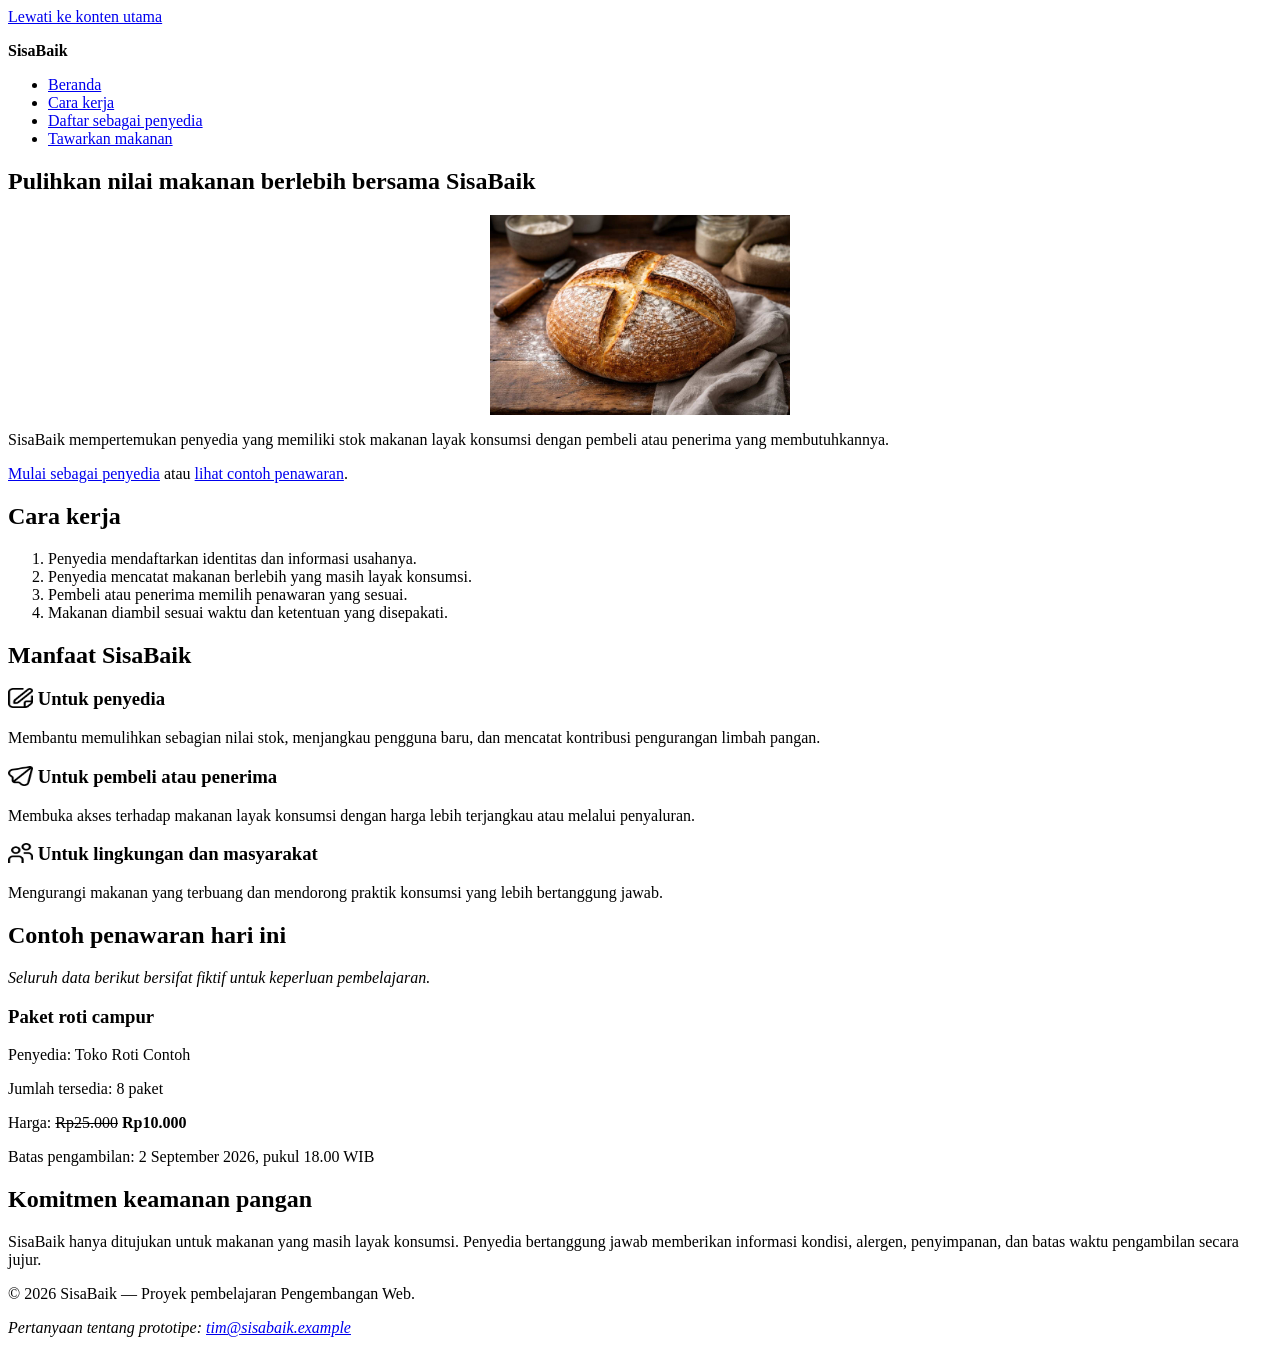
==== index.html @ 2e216c25 "add update index.html" ====
<!doctype html>
<html lang="id">
  <head>
    <meta charset="utf-8">
    <meta name="viewport" content="width=device-width, initial-scale=1">
    <meta
      name="description"
      content="SisaBaik membantu penyedia menawarkan makanan berlebih agar tetap bernilai, terjangkau, dan tidak terbuang."
    >
    <title>Beranda | SisaBaik</title>
  </head>
  <body>
    <a href="#konten-utama">Lewati ke konten utama</a>
    <header>
      <p><strong>SisaBaik</strong></p>
      <nav aria-label="Navigasi utama">
        <ul>
          <li><a href="index.html" aria-current="page">Beranda</a></li>
          <li><a href="#cara-kerja">Cara kerja</a></li>
          <li><a href="daftar-penyedia.html">Daftar sebagai penyedia</a></li>
          <li><a href="tawarkan-makanan.html">Tawarkan makanan</a></li>
        </ul>
      </nav>
    </header>

    <main id="konten-utama" tabindex="-1">
      <section aria-labelledby="judul-utama">
        <h1 id="judul-utama">Pulihkan nilai makanan berlebih bersama SisaBaik</h1>

        
         <img
           src="images/gambar-makanan-sisa.jpeg"
           alt="Ilustrasi makanan berlebih yang ditawarkan melalui SisaBaik."
           width="300"
           height="200"
           style="display: block; margin:0  auto; ">
        

        <p>
          SisaBaik mempertemukan penyedia yang memiliki stok makanan layak
          konsumsi dengan pembeli atau penerima yang membutuhkannya.
        </p>
        <p>
          <a href="daftar-penyedia.html">Mulai sebagai penyedia</a>
          atau
          <a href="#penawaran-contoh">lihat contoh penawaran</a>.
        </p>
      </section>

      

      <section id="cara-kerja" aria-labelledby="judul-cara-kerja">
        <h2 id="judul-cara-kerja">Cara kerja</h2>
        <ol>
          <li>Penyedia mendaftarkan identitas dan informasi usahanya.</li>
          <li>Penyedia mencatat makanan berlebih yang masih layak konsumsi.</li>
          <li>Pembeli atau penerima memilih penawaran yang sesuai.</li>
          <li>Makanan diambil sesuai waktu dan ketentuan yang disepakati.</li>
        </ol>
      </section>

      <section aria-labelledby="judul-manfaat">
        <h2 id="judul-manfaat">Manfaat SisaBaik</h2>
        <article>
          <h3>
            <img src="images/icon-penyediaan.png" alt="Penyedia" width="25" height="20" style="vertical-align: top;"> Untuk penyedia
          </h3>
          <p>
            Membantu memulihkan sebagian nilai stok, menjangkau pengguna baru,
            dan mencatat kontribusi pengurangan limbah pangan.
          </p>
        </article>

        <article>
          <h3>
            <img src="images/icon-penerimaan.png" alt="Pembeli" width="25" height="20" style="vertical-align: top;"> Untuk pembeli atau penerima
          </h3>
          <p>
            Membuka akses terhadap makanan layak konsumsi dengan harga lebih
            terjangkau atau melalui penyaluran.
          </p>
        </article>

        <article>
          <h3>
            <img src="images/icon-lingkunganmasyarakat.png" alt="Lingkungan" width="25" height="20" style="vertical-align: top;"> Untuk lingkungan dan masyarakat
          </h3>
          <p>
            Mengurangi makanan yang terbuang dan mendorong praktik konsumsi
            yang lebih bertanggung jawab.
          </p>
        </article>
      </section>

      <section id="penawaran-contoh" aria-labelledby="judul-penawaran">
        <h2 id="judul-penawaran">Contoh penawaran hari ini</h2>
        <p><em>Seluruh data berikut bersifat fiktif untuk keperluan pembelajaran.</em></p>
        <article>
          <h3>Paket roti campur</h3>
          <p>Penyedia: Toko Roti Contoh</p>
          <p>Jumlah tersedia: <data value="8">8 paket</data></p>
          <p>Harga: <del>Rp25.000</del> <strong>Rp10.000</strong></p>
          <p>
            Batas pengambilan:
            <time datetime="2026-09-02T18:00:00+07:00">
              2 September 2026, pukul 18.00 WIB
            </time>
          </p>
        </article>
      </section>

      <section aria-labelledby="judul-keamanan">
        <h2 id="judul-keamanan">Komitmen keamanan pangan</h2>
        <p>
          SisaBaik hanya ditujukan untuk makanan yang masih layak konsumsi.
          Penyedia bertanggung jawab memberikan informasi kondisi, alergen,
          penyimpanan, dan batas waktu pengambilan secara jujur.
        </p>
      </section>
    </main>

    <footer>
      <p>&copy; 2026 SisaBaik — Proyek pembelajaran Pengembangan Web.</p>
      <address>
        Pertanyaan tentang prototipe:
        <a href="mailto:tim@sisabaik.example">tim@sisabaik.example</a>
      </address>
    </footer>
  </body>
</html>
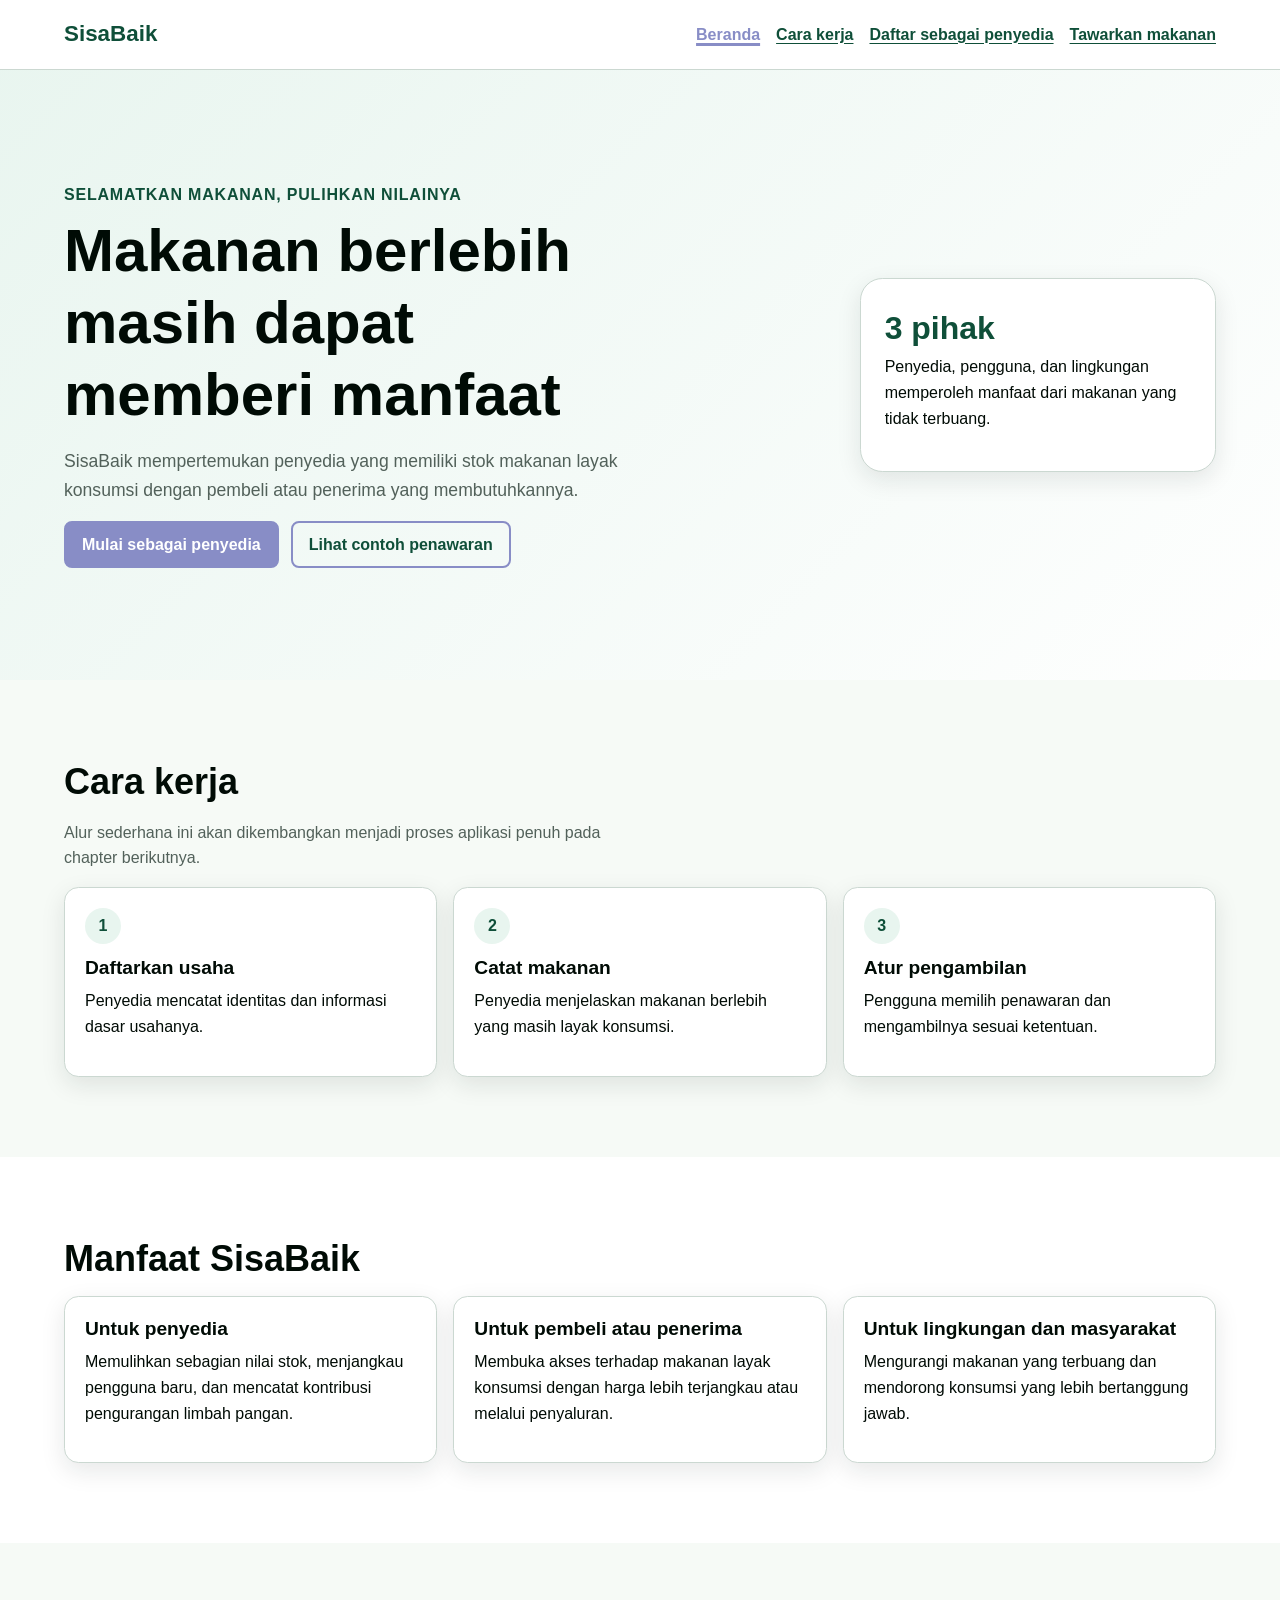
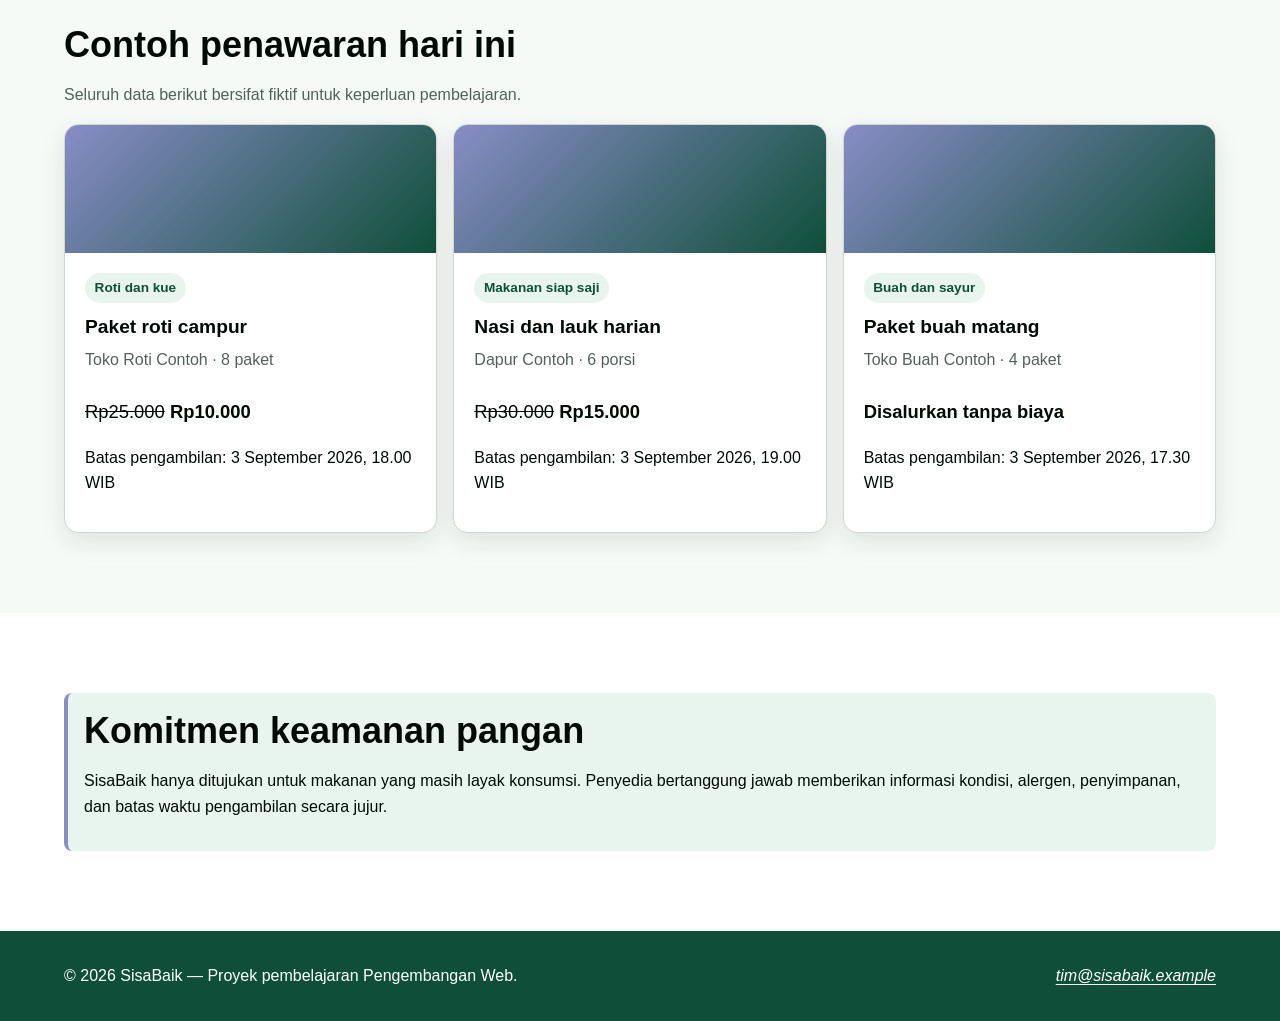
==== commit f615b469: "add update daftar-penyedia.html index.html README.md styles.css tawarkan-makanan.html" ====
--- a/index.html
+++ b/index.html
@@ -8,123 +8,268 @@
       content="SisaBaik membantu penyedia menawarkan makanan berlebih agar tetap bernilai, terjangkau, dan tidak terbuang."
     >
     <title>Beranda | SisaBaik</title>
+    <link rel="stylesheet" href="styles.css">
   </head>
+
   <body>
-    <a href="#konten-utama">Lewati ke konten utama</a>
-    <header>
-      <p><strong>SisaBaik</strong></p>
-      <nav aria-label="Navigasi utama">
-        <ul>
-          <li><a href="index.html" aria-current="page">Beranda</a></li>
-          <li><a href="#cara-kerja">Cara kerja</a></li>
-          <li><a href="daftar-penyedia.html">Daftar sebagai penyedia</a></li>
-          <li><a href="tawarkan-makanan.html">Tawarkan makanan</a></li>
-        </ul>
-      </nav>
+    <a class="skip-link" href="#konten-utama">Lewati ke konten utama</a>
+
+    <header class="site-header">
+      <div class="container header-layout">
+        <p class="brand">SisaBaik</p>
+
+        <nav aria-label="Navigasi utama">
+          <ul class="nav-list">
+            <li>
+              <a href="index.html" aria-current="page">Beranda</a>
+            </li>
+            <li>
+              <a href="#cara-kerja">Cara kerja</a>
+            </li>
+            <li>
+              <a href="daftar-penyedia.html">Daftar sebagai penyedia</a>
+            </li>
+            <li>
+              <a href="tawarkan-makanan.html">Tawarkan makanan</a>
+            </li>
+          </ul>
+        </nav>
+      </div>
     </header>
 
     <main id="konten-utama" tabindex="-1">
-      <section aria-labelledby="judul-utama">
-        <h1 id="judul-utama">Pulihkan nilai makanan berlebih bersama SisaBaik</h1>
-
-        
-         <img
-           src="images/gambar-makanan-sisa.jpeg"
-           alt="Ilustrasi makanan berlebih yang ditawarkan melalui SisaBaik."
-           width="300"
-           height="200"
-           style="display: block; margin:0  auto; ">
-        
-
+      <section class="hero" aria-labelledby="judul-utama">
+        <div class="container hero-layout">
+          <div>
+            <p class="eyebrow">Selamatkan makanan, pulihkan nilainya</p>
+
+            <h1 id="judul-utama">
+              Makanan berlebih masih dapat memberi manfaat
+            </h1>
+
+            <p class="lead">
+              SisaBaik mempertemukan penyedia yang memiliki stok makanan layak
+              konsumsi dengan pembeli atau penerima yang membutuhkannya.
+            </p>
+
+            <div class="button-group">
+              <a class="button" href="daftar-penyedia.html">
+                Mulai sebagai penyedia
+              </a>
+
+              <a class="button button-secondary" href="#penawaran-contoh">
+                Lihat contoh penawaran
+              </a>
+            </div>
+          </div>
+
+          <aside class="hero-panel" aria-label="Ringkasan manfaat SisaBaik">
+            <strong>3 pihak</strong>
+            <p>
+              Penyedia, pengguna, dan lingkungan memperoleh manfaat dari
+              makanan yang tidak terbuang.
+            </p>
+          </aside>
+        </div>
+      </section>
+
+      <section
+        class="section"
+        id="cara-kerja"
+        aria-labelledby="judul-cara-kerja"
+      >
+        <div class="container">
+          <h2 id="judul-cara-kerja">Cara kerja</h2>
+
+          <p class="section-intro">
+            Alur sederhana ini akan dikembangkan menjadi proses aplikasi penuh
+            pada chapter berikutnya.
+          </p>
+
+          <div class="steps-grid">
+            <article class="card">
+              <span class="step-number" aria-hidden="true">1</span>
+              <h3>Daftarkan usaha</h3>
+              <p>
+                Penyedia mencatat identitas dan informasi dasar usahanya.
+              </p>
+            </article>
+
+            <article class="card">
+              <span class="step-number" aria-hidden="true">2</span>
+              <h3>Catat makanan</h3>
+              <p>
+                Penyedia menjelaskan makanan berlebih yang masih layak
+                konsumsi.
+              </p>
+            </article>
+
+            <article class="card">
+              <span class="step-number" aria-hidden="true">3</span>
+              <h3>Atur pengambilan</h3>
+              <p>
+                Pengguna memilih penawaran dan mengambilnya sesuai ketentuan.
+              </p>
+            </article>
+          </div>
+        </div>
+      </section>
+
+      <section class="section section-alt" aria-labelledby="judul-manfaat">
+        <div class="container">
+          <h2 id="judul-manfaat">Manfaat SisaBaik</h2>
+
+          <div class="benefit-grid">
+            <article class="card">
+              <h3>Untuk penyedia</h3>
+              <p>
+                Memulihkan sebagian nilai stok, menjangkau pengguna baru, dan
+                mencatat kontribusi pengurangan limbah pangan.
+              </p>
+            </article>
+
+            <article class="card">
+              <h3>Untuk pembeli atau penerima</h3>
+              <p>
+                Membuka akses terhadap makanan layak konsumsi dengan harga
+                lebih terjangkau atau melalui penyaluran.
+              </p>
+            </article>
+
+            <article class="card">
+              <h3>Untuk lingkungan dan masyarakat</h3>
+              <p>
+                Mengurangi makanan yang terbuang dan mendorong konsumsi yang
+                lebih bertanggung jawab.
+              </p>
+            </article>
+          </div>
+        </div>
+      </section>
+
+      <section
+        class="section"
+        id="penawaran-contoh"
+        aria-labelledby="judul-penawaran"
+      >
+        <div class="container">
+          <h2 id="judul-penawaran">Contoh penawaran hari ini</h2>
+
+          <p class="section-intro">
+            Seluruh data berikut bersifat fiktif untuk keperluan pembelajaran.
+          </p>
+
+          <div class="offer-grid">
+            <article class="offer-card">
+              <div class="offer-card__visual" aria-hidden="true"></div>
+
+              <div class="offer-card__content">
+                <span class="badge">Roti dan kue</span>
+
+                <h3>Paket roti campur</h3>
+
+                <p class="offer-card__meta">
+                  Toko Roti Contoh ·
+                  <data value="8">8 paket</data>
+                </p>
+
+                <p class="offer-card__price">
+                  <del>Rp25.000</del>
+                  <strong>Rp10.000</strong>
+                </p>
+
+                <p>
+                  Batas pengambilan:
+                  <time datetime="2026-09-03T18:00:00+07:00">
+                    3 September 2026, 18.00 WIB
+                  </time>
+                </p>
+              </div>
+            </article>
+
+            <article class="offer-card">
+              <div class="offer-card__visual" aria-hidden="true"></div>
+
+              <div class="offer-card__content">
+                <span class="badge">Makanan siap saji</span>
+
+                <h3>Nasi dan lauk harian</h3>
+
+                <p class="offer-card__meta">
+                  Dapur Contoh ·
+                  <data value="6">6 porsi</data>
+                </p>
+
+                <p class="offer-card__price">
+                  <del>Rp30.000</del>
+                  <strong>Rp15.000</strong>
+                </p>
+
+                <p>
+                  Batas pengambilan:
+                  <time datetime="2026-09-03T19:00:00+07:00">
+                    3 September 2026, 19.00 WIB
+                  </time>
+                </p>
+              </div>
+            </article>
+
+            <article class="offer-card">
+              <div class="offer-card__visual" aria-hidden="true"></div>
+
+              <div class="offer-card__content">
+                <span class="badge">Buah dan sayur</span>
+
+                <h3>Paket buah matang</h3>
+
+                <p class="offer-card__meta">
+                  Toko Buah Contoh ·
+                  <data value="4">4 paket</data>
+                </p>
+
+                <p class="offer-card__price">
+                  <strong>Disalurkan tanpa biaya</strong>
+                </p>
+
+                <p>
+                  Batas pengambilan:
+                  <time datetime="2026-09-03T17:30:00+07:00">
+                    3 September 2026, 17.30 WIB
+                  </time>
+                </p>
+              </div>
+            </article>
+          </div>
+        </div>
+      </section>
+
+      <section class="section section-alt" aria-labelledby="judul-keamanan">
+        <div class="container">
+          <div class="notice">
+            <h2 id="judul-keamanan">Komitmen keamanan pangan</h2>
+
+            <p>
+              SisaBaik hanya ditujukan untuk makanan yang masih layak konsumsi.
+              Penyedia bertanggung jawab memberikan informasi kondisi, alergen,
+              penyimpanan, dan batas waktu pengambilan secara jujur.
+            </p>
+          </div>
+        </div>
+      </section>
+    </main>
+
+    <footer class="site-footer">
+      <div class="container footer-layout">
         <p>
-          SisaBaik mempertemukan penyedia yang memiliki stok makanan layak
-          konsumsi dengan pembeli atau penerima yang membutuhkannya.
+          &copy; 2026 SisaBaik — Proyek pembelajaran Pengembangan Web.
         </p>
-        <p>
-          <a href="daftar-penyedia.html">Mulai sebagai penyedia</a>
-          atau
-          <a href="#penawaran-contoh">lihat contoh penawaran</a>.
-        </p>
-      </section>
-
-      
-
-      <section id="cara-kerja" aria-labelledby="judul-cara-kerja">
-        <h2 id="judul-cara-kerja">Cara kerja</h2>
-        <ol>
-          <li>Penyedia mendaftarkan identitas dan informasi usahanya.</li>
-          <li>Penyedia mencatat makanan berlebih yang masih layak konsumsi.</li>
-          <li>Pembeli atau penerima memilih penawaran yang sesuai.</li>
-          <li>Makanan diambil sesuai waktu dan ketentuan yang disepakati.</li>
-        </ol>
-      </section>
-
-      <section aria-labelledby="judul-manfaat">
-        <h2 id="judul-manfaat">Manfaat SisaBaik</h2>
-        <article>
-          <h3>
-            <img src="images/icon-penyediaan.png" alt="Penyedia" width="25" height="20" style="vertical-align: top;"> Untuk penyedia
-          </h3>
-          <p>
-            Membantu memulihkan sebagian nilai stok, menjangkau pengguna baru,
-            dan mencatat kontribusi pengurangan limbah pangan.
-          </p>
-        </article>
-
-        <article>
-          <h3>
-            <img src="images/icon-penerimaan.png" alt="Pembeli" width="25" height="20" style="vertical-align: top;"> Untuk pembeli atau penerima
-          </h3>
-          <p>
-            Membuka akses terhadap makanan layak konsumsi dengan harga lebih
-            terjangkau atau melalui penyaluran.
-          </p>
-        </article>
-
-        <article>
-          <h3>
-            <img src="images/icon-lingkunganmasyarakat.png" alt="Lingkungan" width="25" height="20" style="vertical-align: top;"> Untuk lingkungan dan masyarakat
-          </h3>
-          <p>
-            Mengurangi makanan yang terbuang dan mendorong praktik konsumsi
-            yang lebih bertanggung jawab.
-          </p>
-        </article>
-      </section>
-
-      <section id="penawaran-contoh" aria-labelledby="judul-penawaran">
-        <h2 id="judul-penawaran">Contoh penawaran hari ini</h2>
-        <p><em>Seluruh data berikut bersifat fiktif untuk keperluan pembelajaran.</em></p>
-        <article>
-          <h3>Paket roti campur</h3>
-          <p>Penyedia: Toko Roti Contoh</p>
-          <p>Jumlah tersedia: <data value="8">8 paket</data></p>
-          <p>Harga: <del>Rp25.000</del> <strong>Rp10.000</strong></p>
-          <p>
-            Batas pengambilan:
-            <time datetime="2026-09-02T18:00:00+07:00">
-              2 September 2026, pukul 18.00 WIB
-            </time>
-          </p>
-        </article>
-      </section>
-
-      <section aria-labelledby="judul-keamanan">
-        <h2 id="judul-keamanan">Komitmen keamanan pangan</h2>
-        <p>
-          SisaBaik hanya ditujukan untuk makanan yang masih layak konsumsi.
-          Penyedia bertanggung jawab memberikan informasi kondisi, alergen,
-          penyimpanan, dan batas waktu pengambilan secara jujur.
-        </p>
-      </section>
-    </main>
-
-    <footer>
-      <p>&copy; 2026 SisaBaik — Proyek pembelajaran Pengembangan Web.</p>
-      <address>
-        Pertanyaan tentang prototipe:
-        <a href="mailto:tim@sisabaik.example">tim@sisabaik.example</a>
-      </address>
+
+        <address>
+          <a href="mailto:tim@sisabaik.example">
+            tim@sisabaik.example
+          </a>
+        </address>
+      </div>
     </footer>
   </body>
 </html>
--- a/styles.css
+++ b/styles.css
@@ -0,0 +1,378 @@
+:root {
+  --color-primary: #888dc6;
+  --color-primary-dark: #0f4f39;
+  --color-primary-soft: #e8f5ef;
+  --color-accent: #f24b4b;
+  --color-text: #000b05;
+  --color-muted: #52615a;
+  --color-surface: #ffffff;
+  --color-background: #f6faf6;
+  --color-border: #cbd8d1;
+  --color-danger: #a52a2a;
+  --shadow-card: 0 0.5rem 1.5rem rgb(23 33 27 / 10%);
+  --radius-small: 0.5rem;
+  --radius-medium: 0.9rem;
+  --radius-large: 1.4rem;
+  --content-width: 72rem;
+}
+
+*,
+*::before,
+*::after {
+ box-sizing: border-box;
+}
+
+html {
+    scroll-behavior: smooth;
+}
+body {
+    margin: 0;
+    background: var(--color-background);
+    color: var(--color-text);
+    font-family: Arial, Helvetica, sans-serif;
+    font-size: 1rem;
+    line-height: 1.6;
+}
+
+h1,
+h2,
+h3,
+p {
+    margin-block-start: 0;
+}
+
+h1,
+h2,
+h3 {
+    line-height: 1.2;
+}
+h1 {
+    max-width: 18ch;
+    margin-block-end: 1rem;
+    font-size: clamp(2rem, 7vw, 3.75rem);
+}
+h2 {
+    margin-block-end: 1rem;
+    font-size: clamp(1.5rem, 4vw, 2.25rem);
+}
+h3 {
+    margin-block-end: 0.6rem;
+    font-size: 1.2rem;
+}
+a {
+    color: var(--color-primary-dark);
+    text-underline-offset: 0.2em;
+}
+a:hover {
+    text-decoration-thickness: 0.18em;
+}
+:focus-visible {
+    outline: 0.2rem solid var(--color-accent);
+    outline-offset: 0.2rem;
+}
+
+.skip-link {
+    position: absolute;
+    inset-block-start: 0.5rem;
+    inset-inline-start: 0.5rem;
+    z-index: 100;
+    padding: 0.7rem 1rem;
+    border-radius: var(--radius-small);
+    background: var(--color-text);
+    color: var(--color-surface);
+    transform: translateY(-180%);
+}
+.skip-link:focus {
+    transform: translateY(0);
+}
+.container {
+    width: min(100% - 2rem, var(--content-width));
+    margin-inline: auto;
+}
+.site-header {
+    background: var(--color-surface);
+    border-block-end: 0.0625rem solid var(--color-border);
+}
+
+.header-layout {
+    display: flex;
+    flex-direction: column;
+    gap: 0.75rem;
+    padding-block: 1rem;
+}
+.brand {
+    margin: 0;
+    color: var(--color-primary-dark);
+    font-size: 1.4rem;
+    font-weight: 700;
+}
+
+.nav-list {
+    display: flex;
+    flex-wrap: wrap;
+    gap: 0.5rem 1rem;
+    margin: 0;
+    padding: 0;
+    list-style: none;
+}
+
+.nav-list a {
+    display: inline-block;
+    padding-block: 0.35rem;
+    font-weight: 700;
+}
+
+.nav-list a[aria-current="page"] {
+    color: var(--color-primary);
+    text-decoration-thickness: 0.2em;
+}
+
+.hero {
+    padding-block: clamp(3rem, 10vw, 7rem);
+    background:
+     linear-gradient(135deg, rgb(232 245 239 / 95%), rgb(255 255 255 / 92%));
+}
+.hero-layout {
+    display: grid;
+    gap: 2rem;
+    align-items: center;
+}
+.eyebrow {
+    margin-block-end: 0.5rem;
+    color: var(--color-primary-dark);
+    font-weight: 700;
+    letter-spacing: 0.05em;
+    text-transform: uppercase;
+}
+
+.lead {
+    max-width: 62ch;
+    color: var(--color-muted);
+    font-size: 1.1rem;
+}
+
+.hero-panel {
+    padding: 1.5rem;
+    border: 0.0625rem solid var(--color-border);
+    border-radius: var(--radius-large);
+    background: var(--color-surface);
+    box-shadow: var(--shadow-card);
+}
+
+.hero-panel strong {
+    display: block;
+    color: var(--color-primary-dark);
+    font-size: 2rem;
+}
+.button-group,
+.form-action {
+    display: flex;
+    flex-wrap: wrap;
+    gap: 0.75rem;
+    align-items: center;
+}
+.button {
+    display: inline-block;
+    padding: 0.75rem 1rem;
+    border: 0.125rem solid var(--color-primary);
+    border-radius: var(--radius-small);
+    background: var(--color-primary);
+    color: var(--color-surface);
+    font-weight: 700;
+    line-height: 1.2;
+    text-decoration: none;
+    cursor: pointer;
+}
+.button:hover {
+    background: var(--color-primary-dark);
+    border-color: var(--color-primary-dark);
+}
+.button-secondary {
+    background: transparent;
+    color: var(--color-primary-dark);
+}
+section {
+    padding-block: clamp(2.5rem, 7vw, 5rem);
+}
+.section-alt {
+    background: var(--color-surface);
+}
+.section-intro {
+    max-width: 65ch;
+    color: var(--color-muted);
+}
+.steps-grid,
+.benefit-grid,
+.offer-grid {
+    display: grid;
+    grid-template-columns: 1fr;
+    gap: 1rem;
+}
+.card {
+    padding: 1.25rem;
+    border: 0.0625rem solid var(--color-border);
+    border-radius: var(--radius-medium);
+    background: var(--color-surface);
+    box-shadow: var(--shadow-card);
+}
+.step-number {
+    display: inline-grid;
+    width: 2.25rem;
+    height: 2.25rem;
+    margin-block-end: 0.75rem;
+    place-items: center;
+    border-radius: 50%;
+    background: var(--color-primary-soft);
+    color: var(--color-primary-dark);
+    font-weight: 700;
+}
+.offer-card {
+    display: flex;
+    flex-direction: column;
+    overflow: hidden;
+    border: 0.0625rem solid var(--color-border);
+    border-radius: var(--radius-medium);
+    background: var(--color-surface);
+    box-shadow: var(--shadow-card);
+}
+.offer-card__visual {
+    min-height: 8rem;
+    background: linear-gradient(135deg, var(--color-primary), var(--color-primary-dark));
+}
+.offer-card__content {
+    display: flex;
+    flex: 1;
+    flex-direction: column;
+    padding: 1.25rem;
+}
+.offer-card__meta {
+    color: var(--color-muted);
+}
+.offer-card__price {
+    margin-block-start: 0.5rem;
+    font-size: 1.15rem;
+}
+.badge {
+    display: inline-block;
+    width: fit-content;
+    margin-block-end: 0.75rem;
+    padding: 0.25rem 0.6rem;
+    border-radius: 999px;
+    background: var(--color-primary-soft);
+    color: var(--color-primary-dark);
+    font-size: 0.85rem;
+    font-weight: 700;
+}
+.notice {
+    padding: 1rem;
+    border-inline-start: 0.3rem solid var(--color-primary);
+    border-radius: var(--radius-small);
+    background: var(--color-primary-soft);
+}
+.page-heading {
+    padding-block: clamp(2.5rem, 7vw, 5rem) 2rem;
+}
+.form-card {
+    max-width: 56rem;
+    margin-block-end: 3rem;
+    padding: clamp(1rem, 4vw, 2rem);
+    border: 0.0625rem solid var(--color-border);
+    border-radius: var(--radius-large);
+    background: var(--color-surface);
+    box-shadow: var(--shadow-card);
+}
+.form-section {
+    margin: 0 0 1.5rem;
+    padding: 1.25rem;
+    border: 0.0625rem solid var(--color-border);
+    border-radius: var(--radius-medium);
+}
+.form-section legend {
+    padding-inline: 0.4rem;
+    color: var(--color-primary-dark);
+    font-size: 1.1rem;
+    font-weight: 700;
+}
+label {
+    display: inline-block;
+    margin-block-end: 0.35rem;
+    font-weight: 700;
+}
+input,
+select,
+textarea {
+    width: 100%;
+    padding: 0.7rem 0.75rem;
+    border: 0.0625rem solid #809087;
+    border-radius: var(--radius-small);
+    background: var(--color-surface);
+    color: var(--color-text);
+    font: inherit;
+}
+textarea {
+    resize: vertical;
+}
+input:focus,
+select:focus,
+textarea:focus {
+    border-color: var(--color-primary-dark);
+}
+input[type="checkbox"],
+input[type="radio"] {
+    width: 1.1rem;
+    height: 1.1rem;
+    margin: 0.2rem 0 0;
+    accent-color: var(--color-primary);
+}
+.required-note {
+    color: var(--color-muted);
+}
+.site-footer {
+    padding-block: 2rem;
+    background: var(--color-primary-dark);
+    color: var(--color-surface);
+}
+.site-footer a {
+    color: var(--color-surface);
+}
+.footer-layout {
+    display: flex;
+    flex-direction: column;
+    gap: 0.5rem;
+}
+.footer-layout p,
+.footer-layout address {
+    margin: 0;
+}
+@media (min-width: 48rem) {
+    .header-layout {
+        flex-direction: row;
+        justify-content: space-between;
+        align-items: center;
+    }
+    .hero-layout {
+        grid-template-columns: minmax(0, 1.5fr) minmax(15rem, 0.7fr);
+    }
+    .steps-grid,
+    .benefit-grid {
+        grid-template-columns: repeat(3, minmax(0, 1fr));
+    }
+    .offer-grid {
+        grid-template-columns: repeat(2, minmax(0, 1fr));
+    }
+    .footer-layout {
+        flex-direction: row;
+        justify-content: space-between;
+        align-items: center;
+    }
+}
+@media (min-width: 68rem) {
+    .offer-grid {
+        grid-template-columns: repeat(3, minmax(0, 1fr));
+    }
+}
+@media (prefers-reduced-motion: reduce) {
+    html {
+        scroll-behavior: auto;
+    }
+}
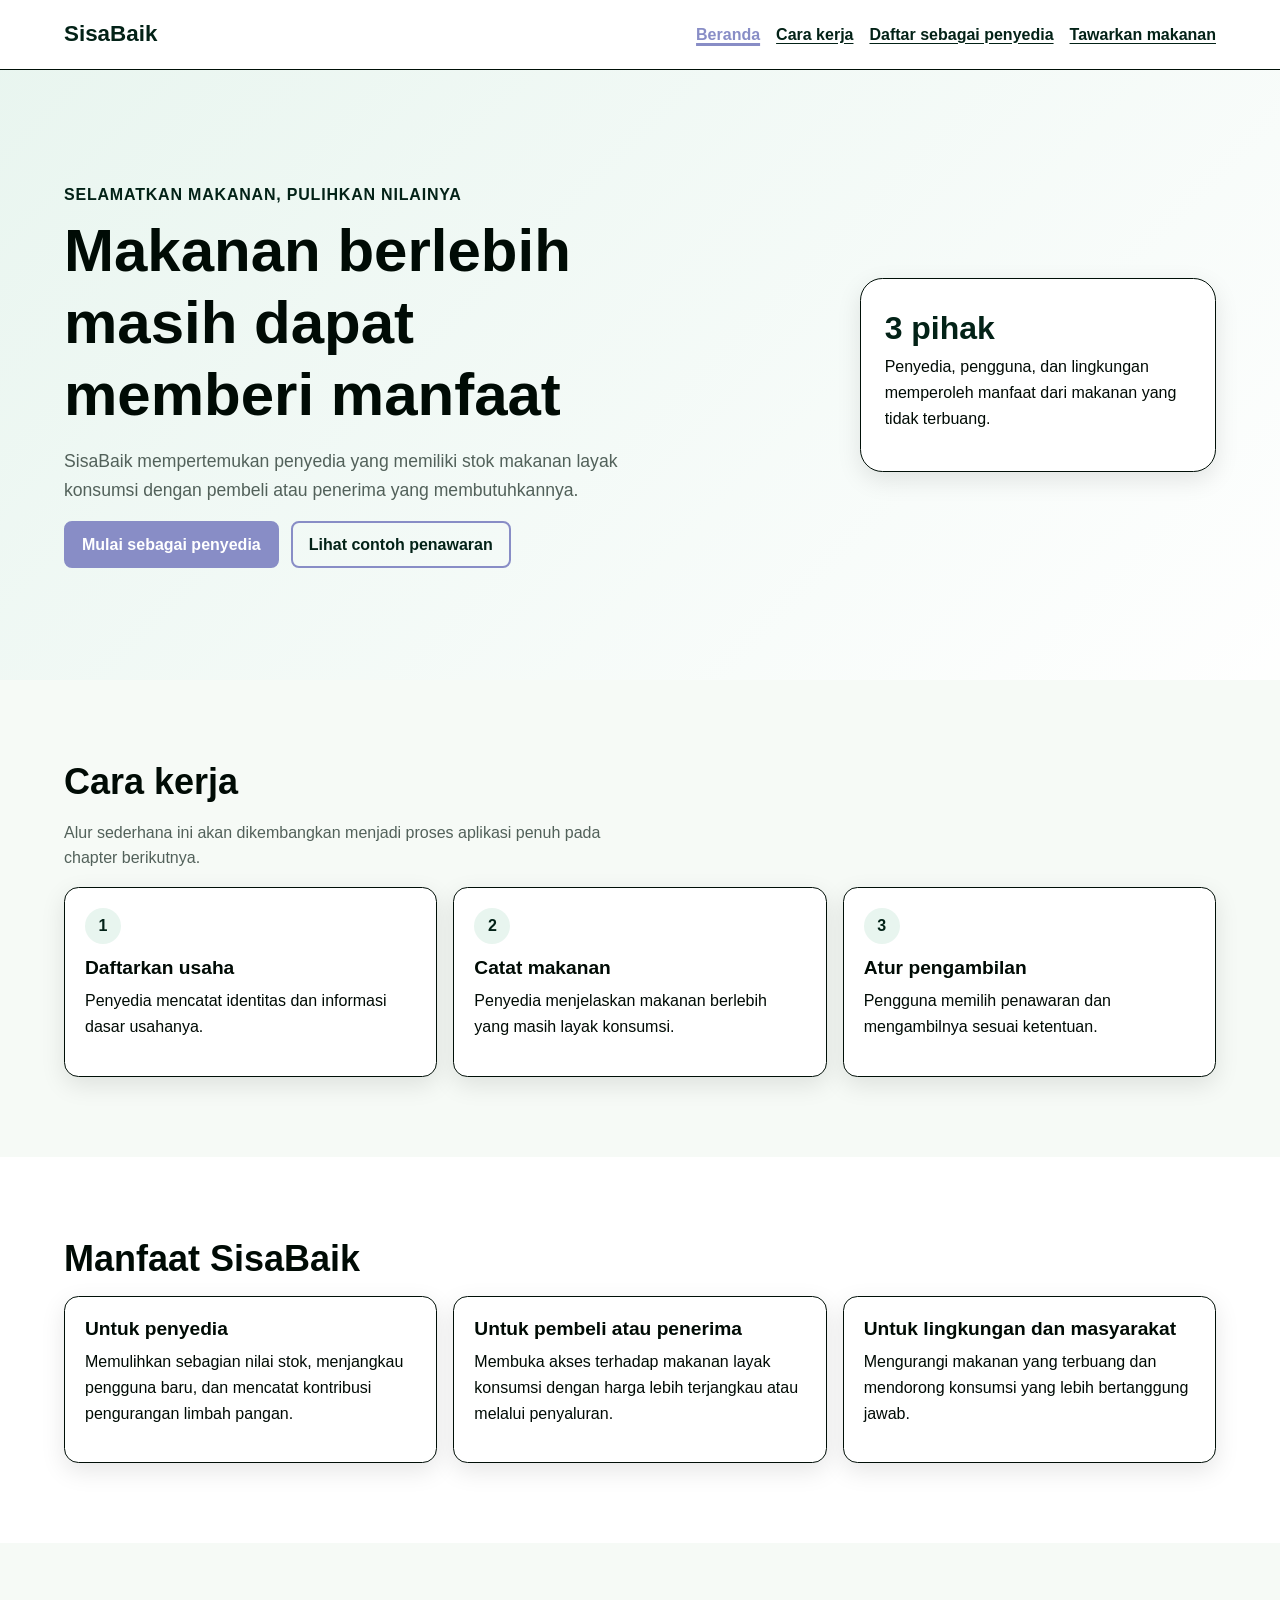
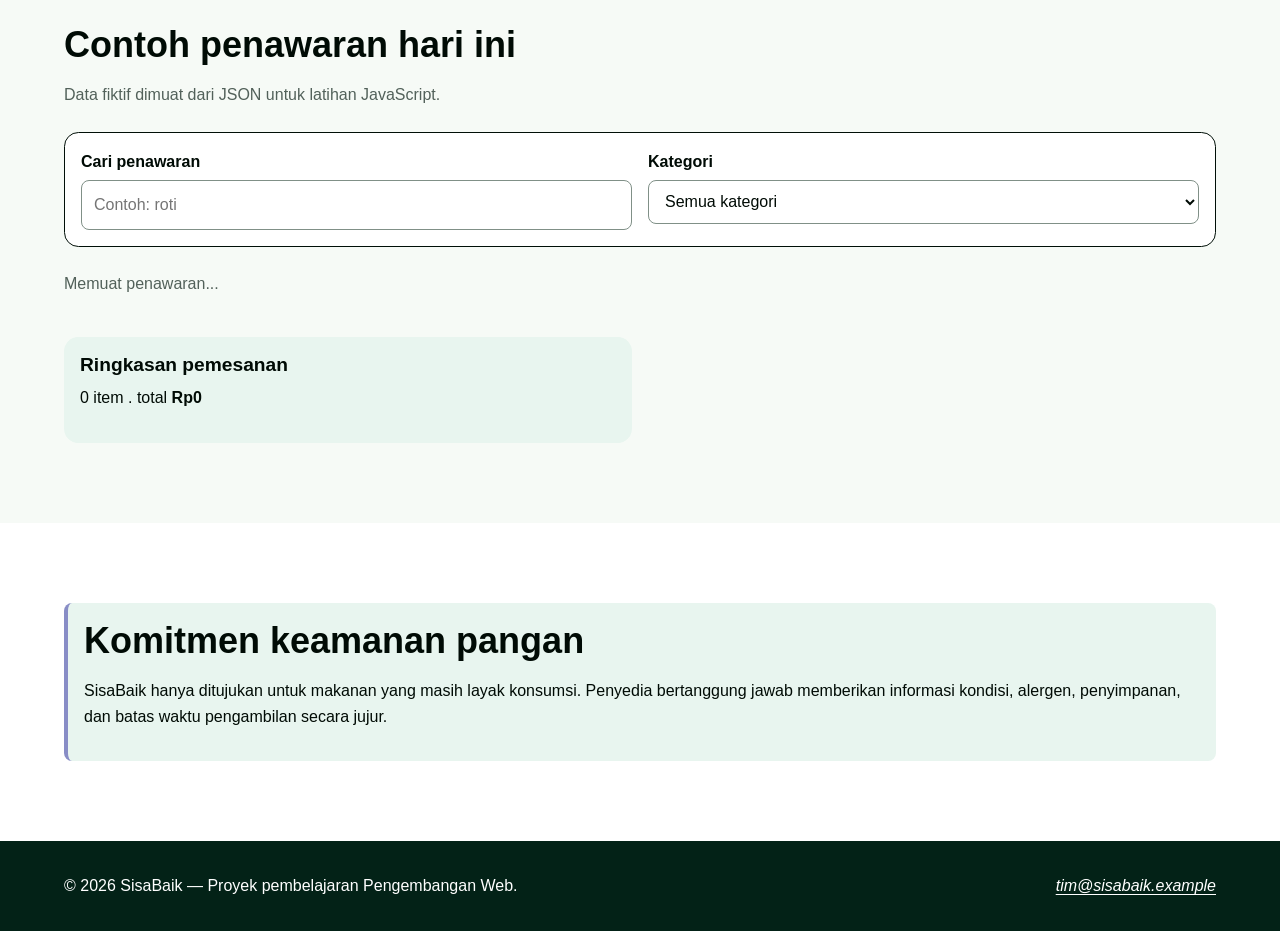
==== commit 127f81ff: "add app.js" ====
--- a/index.html
+++ b/index.html
@@ -9,6 +9,7 @@
     >
     <title>Beranda | SisaBaik</title>
     <link rel="stylesheet" href="styles.css">
+    <script src="app.js"defer></script>
   </head>
 
   <body>
@@ -154,95 +155,32 @@
       >
         <div class="container">
           <h2 id="judul-penawaran">Contoh penawaran hari ini</h2>
-
-          <p class="section-intro">
-            Seluruh data berikut bersifat fiktif untuk keperluan pembelajaran.
+          <p class="section-intro">Data fiktif dimuat dari JSON untuk latihan JavaScript.</p>
+          <form class="filter-panel" id="filter-form" role="search">
+          <p>
+            <label for="kata-kunci">Cari penawaran</label><br>
+            <input id="kata-kunci" name="kata-kunci" type="search" placeholder="Contoh: roti">
           </p>
-
-          <div class="offer-grid">
-            <article class="offer-card">
-              <div class="offer-card__visual" aria-hidden="true"></div>
-
-              <div class="offer-card__content">
-                <span class="badge">Roti dan kue</span>
-
-                <h3>Paket roti campur</h3>
-
-                <p class="offer-card__meta">
-                  Toko Roti Contoh ·
-                  <data value="8">8 paket</data>
-                </p>
-
-                <p class="offer-card__price">
-                  <del>Rp25.000</del>
-                  <strong>Rp10.000</strong>
-                </p>
-
-                <p>
-                  Batas pengambilan:
-                  <time datetime="2026-09-03T18:00:00+07:00">
-                    3 September 2026, 18.00 WIB
-                  </time>
-                </p>
-              </div>
-            </article>
-
-            <article class="offer-card">
-              <div class="offer-card__visual" aria-hidden="true"></div>
-
-              <div class="offer-card__content">
-                <span class="badge">Makanan siap saji</span>
-
-                <h3>Nasi dan lauk harian</h3>
-
-                <p class="offer-card__meta">
-                  Dapur Contoh ·
-                  <data value="6">6 porsi</data>
-                </p>
-
-                <p class="offer-card__price">
-                  <del>Rp30.000</del>
-                  <strong>Rp15.000</strong>
-                </p>
-
-                <p>
-                  Batas pengambilan:
-                  <time datetime="2026-09-03T19:00:00+07:00">
-                    3 September 2026, 19.00 WIB
-                  </time>
-                </p>
-              </div>
-            </article>
-
-            <article class="offer-card">
-              <div class="offer-card__visual" aria-hidden="true"></div>
-
-              <div class="offer-card__content">
-                <span class="badge">Buah dan sayur</span>
-
-                <h3>Paket buah matang</h3>
-
-                <p class="offer-card__meta">
-                  Toko Buah Contoh ·
-                  <data value="4">4 paket</data>
-                </p>
-
-                <p class="offer-card__price">
-                  <strong>Disalurkan tanpa biaya</strong>
-                </p>
-
-                <p>
-                  Batas pengambilan:
-                  <time datetime="2026-09-03T17:30:00+07:00">
-                    3 September 2026, 17.30 WIB
-                  </time>
-                </p>
-              </div>
-            </article>
-          </div>
-        </div>
-      </section>
-
+          <p>
+            <label for="kategori">Kategori</label><br>
+            <select id="kategori" name="kategori">
+              <option value="semua">Semua kategori</option>
+              <option value="makanan-siap-saji">Makanan Siap saji</option>
+              <option value="roti-kue">Roti dan kue</option>
+              <option value="buah-sayur">Buah dan sayur</option>
+            </select>
+          </p>
+          </form>
+          <p id="status-katalog" class="status-message" role="status" aria-live="polite">Memuat penawaran...</p>
+          <div class="offer-grid" id="daftar-penawaran">
+          <aside class="cart-summary" aria-labelledby="judul-ringkasan">
+            <h3 id="judul-ringkasan">Ringkasan pemesanan</h3>
+            <p><span id="jumlah-item">0</span> item . total <strong id="total-pesanan">Rp0</strong></p>
+          </aside>
+          </div>
+        </div>
+      </section>
+            
       <section class="section section-alt" aria-labelledby="judul-keamanan">
         <div class="container">
           <div class="notice">
--- a/styles.css
+++ b/styles.css
@@ -1,15 +1,15 @@
 :root {
   --color-primary: #888dc6;
-  --color-primary-dark: #0f4f39;
+  --color-primary-dark: #032217;
   --color-primary-soft: #e8f5ef;
   --color-accent: #f24b4b;
   --color-text: #000b05;
   --color-muted: #52615a;
   --color-surface: #ffffff;
   --color-background: #f6faf6;
-  --color-border: #cbd8d1;
+  --color-border: #000f07;
   --color-danger: #a52a2a;
-  --shadow-card: 0 0.5rem 1.5rem rgb(23 33 27 / 10%);
+  --shadow-card: 0 0.5rem 1.5rem rgba(0, 7, 3, 0.1);
   --radius-small: 0.5rem;
   --radius-medium: 0.9rem;
   --radius-large: 1.4rem;
@@ -366,13 +366,10 @@
         align-items: center;
     }
 }
-@media (min-width: 68rem) {
-    .offer-grid {
-        grid-template-columns: repeat(3, minmax(0, 1fr));
-    }
-}
-@media (prefers-reduced-motion: reduce) {
-    html {
-        scroll-behavior: auto;
-    }
-}+    
+    .filter-panel { display:grid; gap:1rem; margin-block:1.5rem; padding:1rem; border:0.0625rem solid var(--color-border); border-radius:var(--radius-medium); background:var(--color-surface); }
+    .filter-panel p { margin:0; }
+    .status-message { min-height:1.6rem; color:var(--color-muted); }
+    .cart-summary { margin-block-start:1.5rem; padding:1rem; border-radius:var(--radius-medium); background:var(--color-primary-soft); }
+    .error-message { color:var(--color-danger); font-weight:700; }
+    @media (min-width:48rem) { .filter-panel { grid-template-columns: repeat(2, minmax(0,1fr)); }}
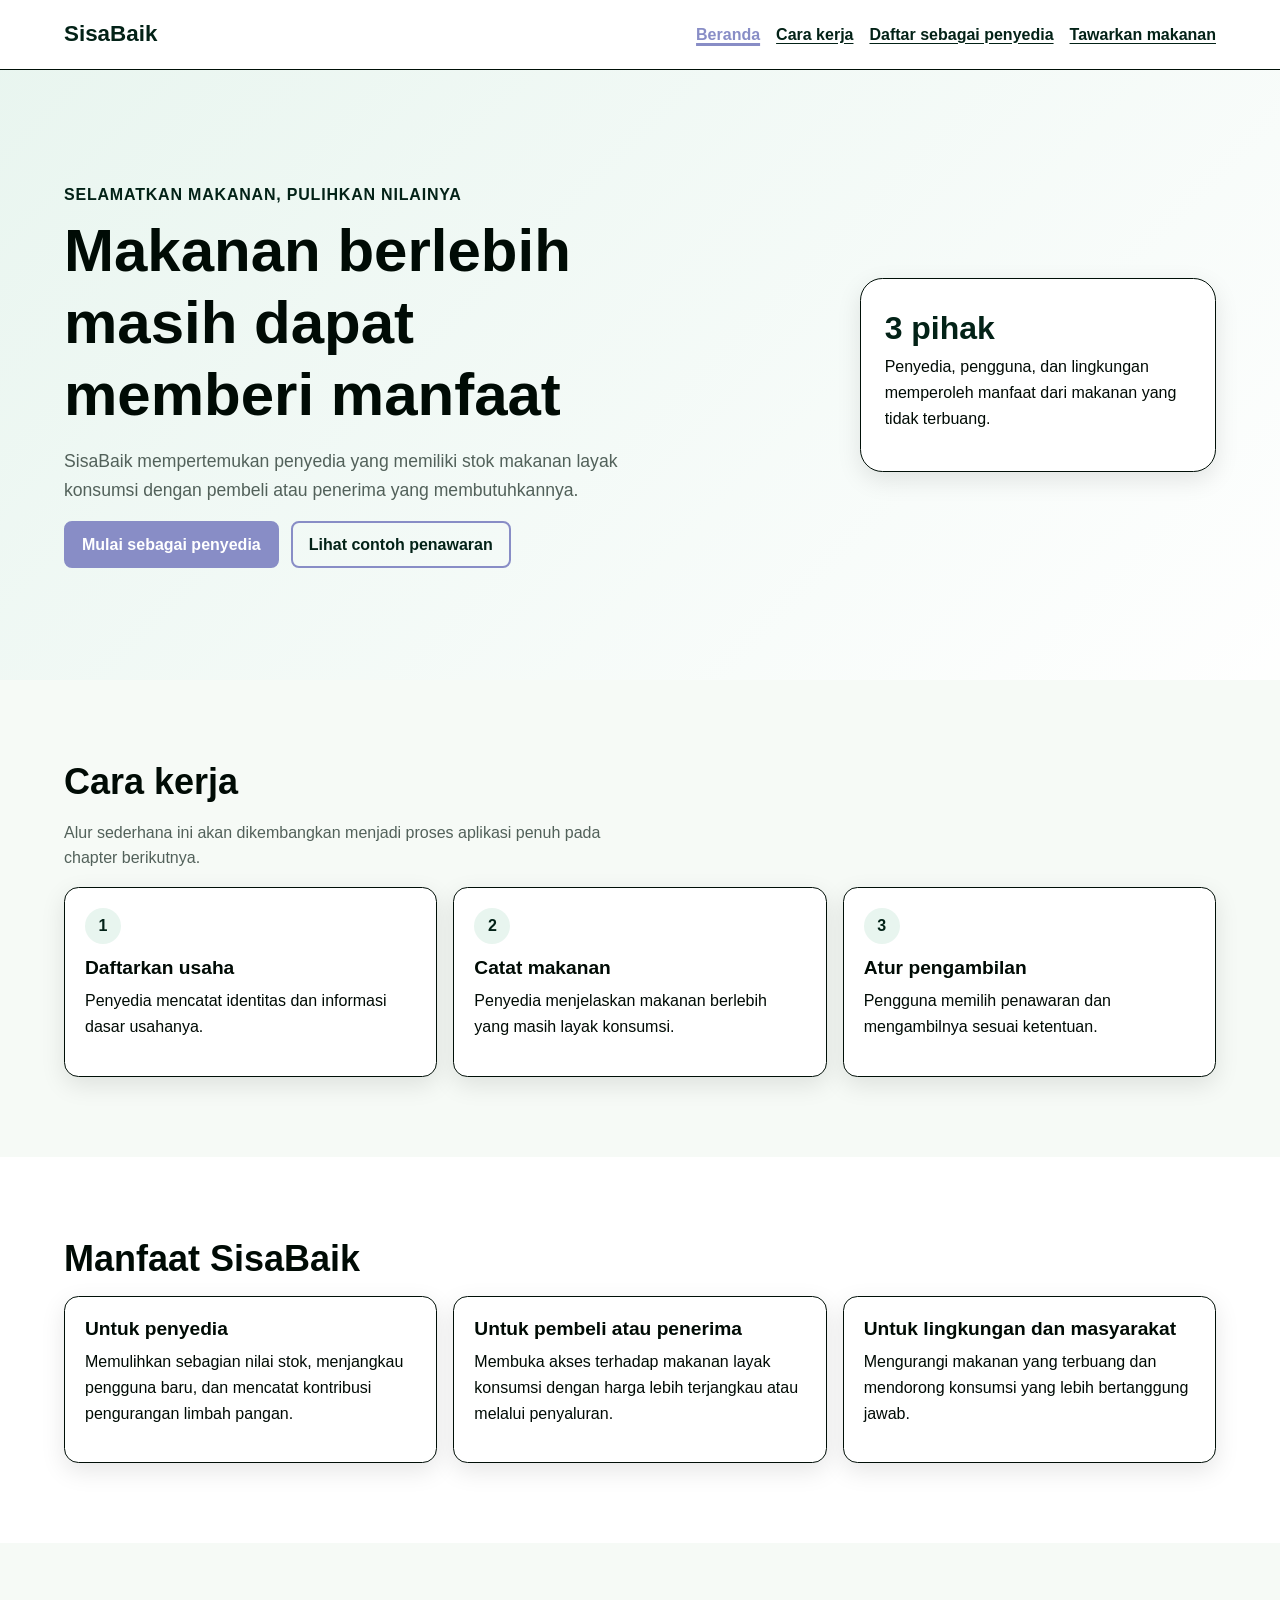
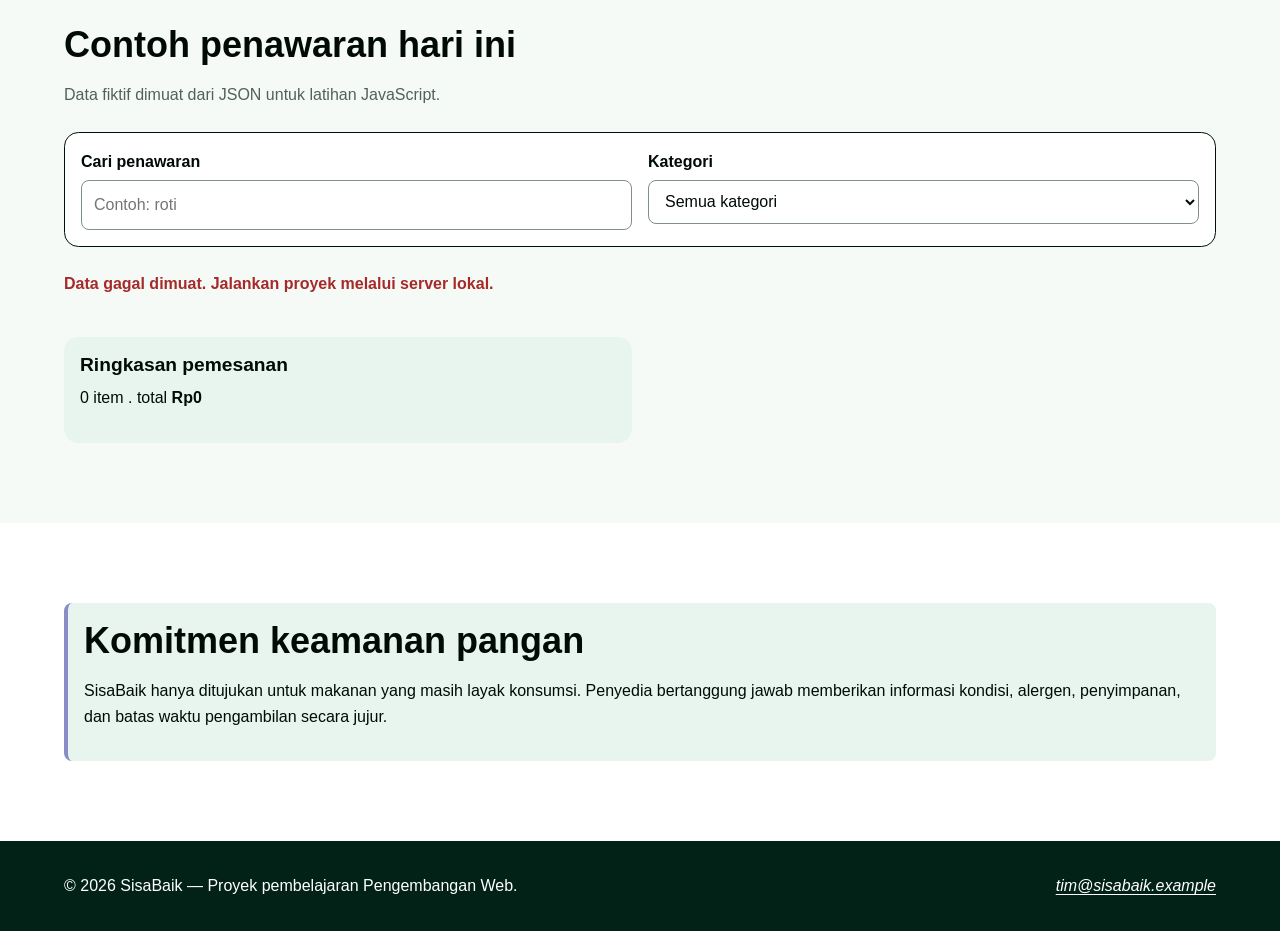
==== commit 01a5e3e1: "add app.js" ====
--- a/index.html
+++ b/index.html
@@ -9,7 +9,7 @@
     >
     <title>Beranda | SisaBaik</title>
     <link rel="stylesheet" href="styles.css">
-    <script src="app.js"defer></script>
+    <script src="app.js" defer></script>
   </head>
 
   <body>
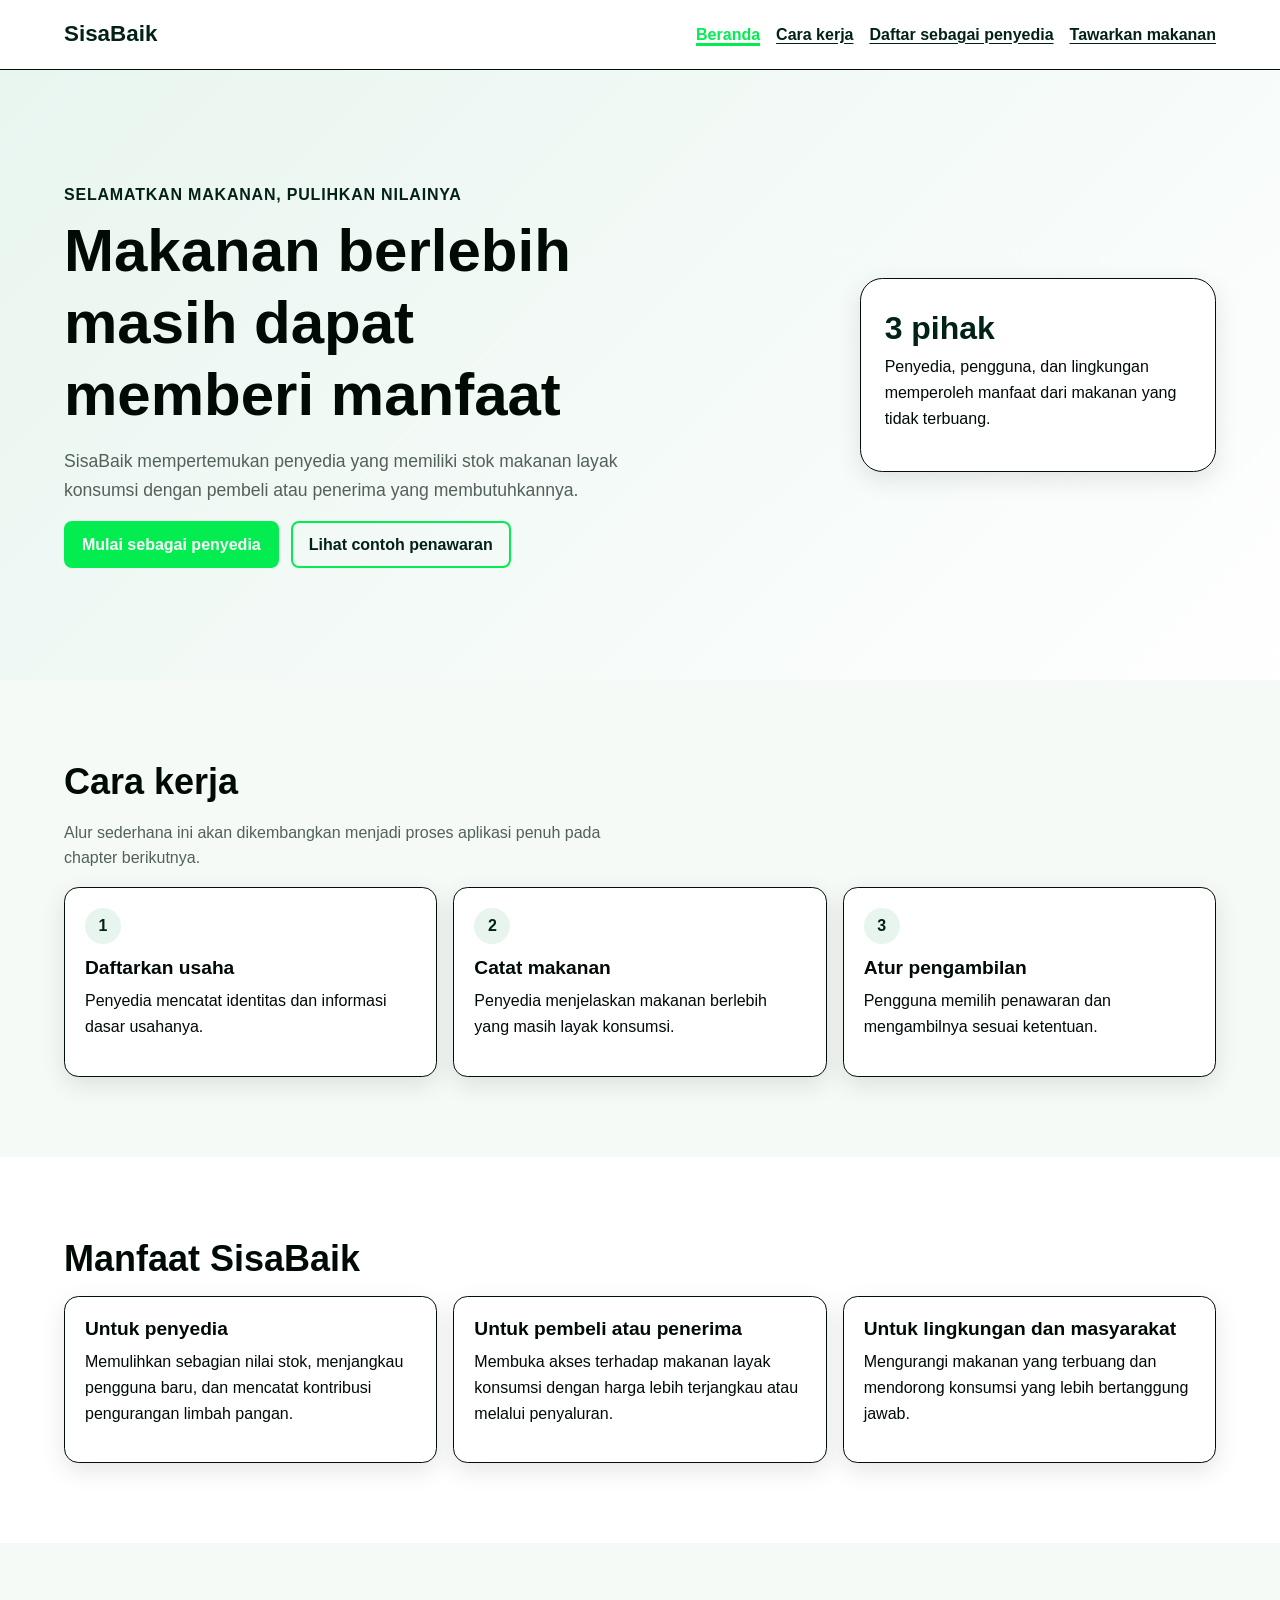
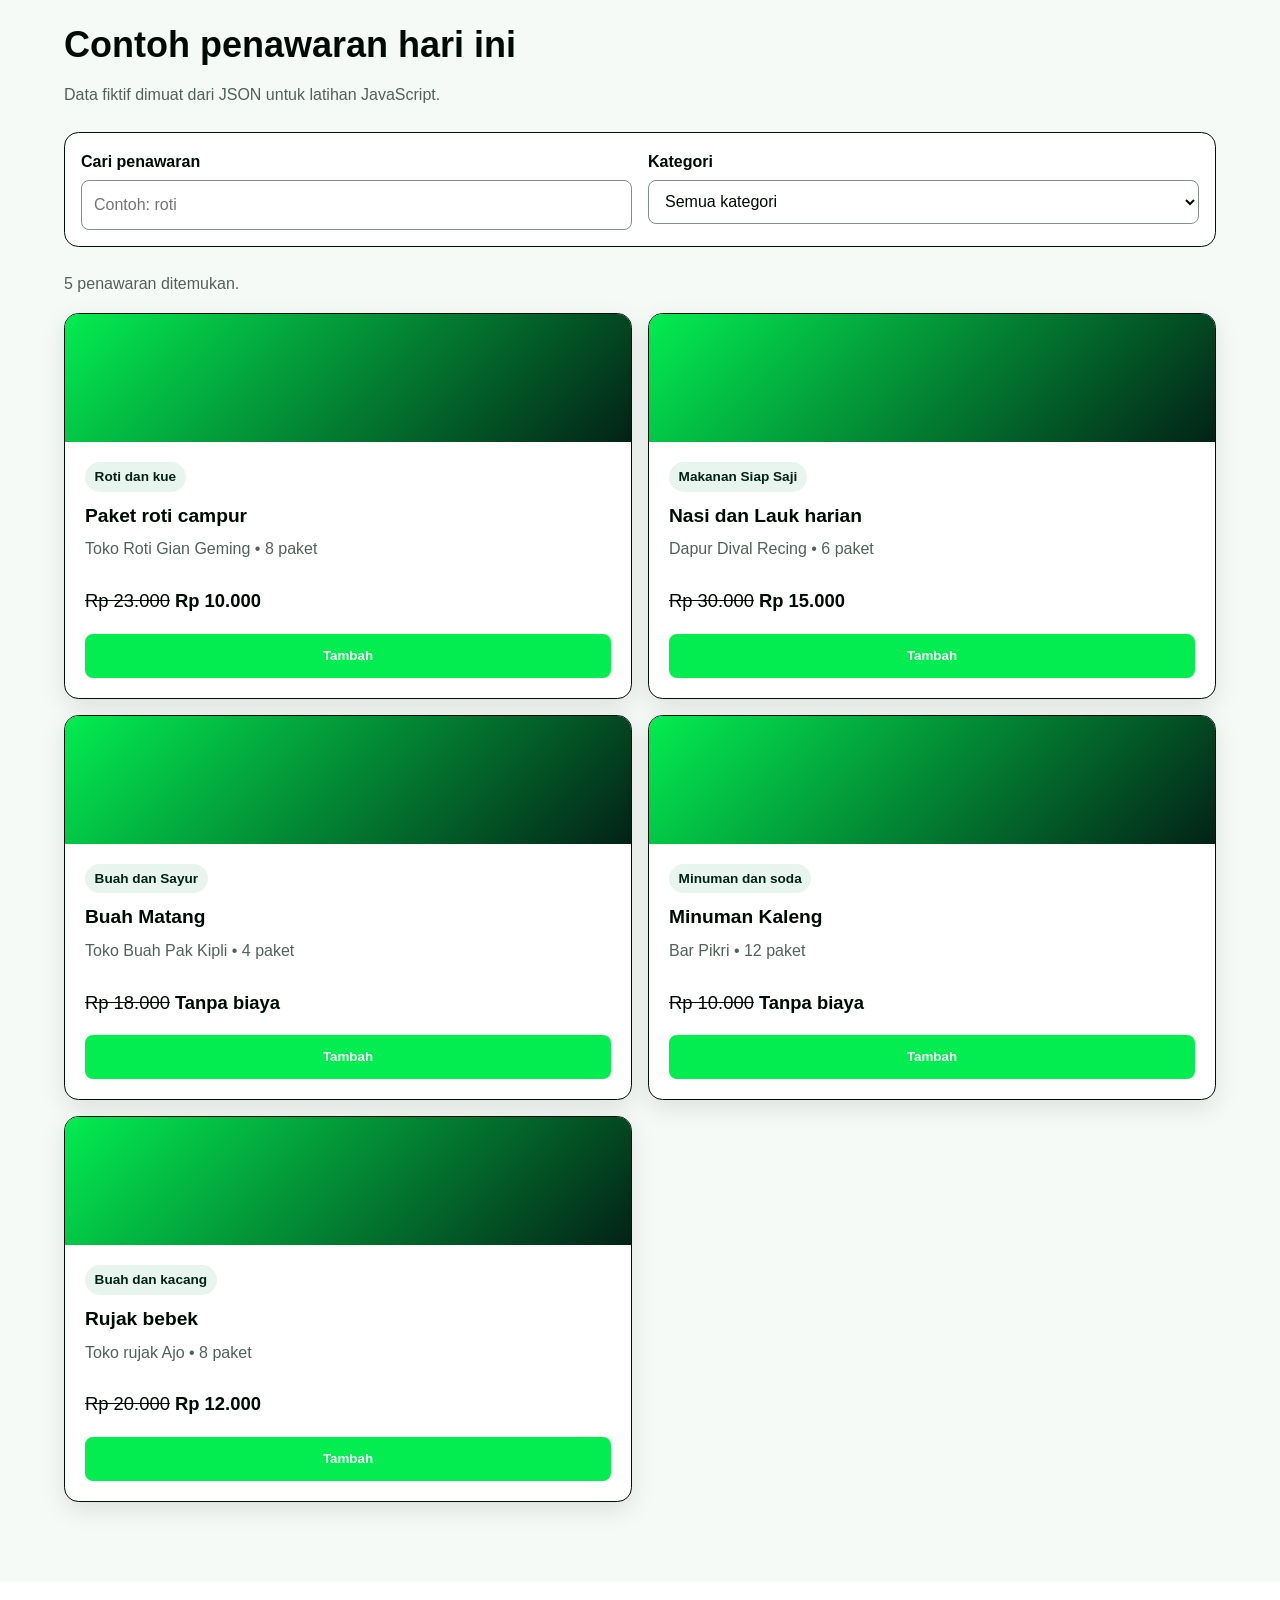
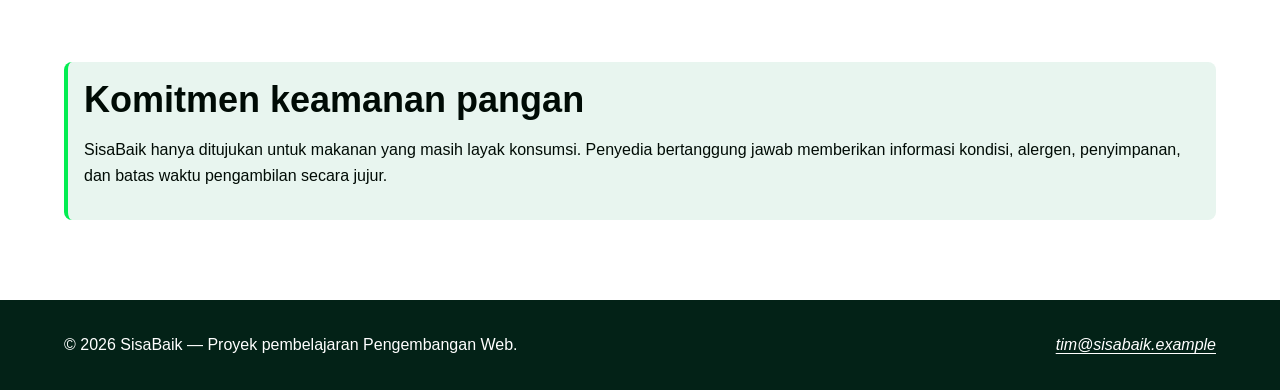
==== commit d9fca2d5: "add update index.html styles.css penawaran.json" ====
--- a/index.html
+++ b/index.html
@@ -163,11 +163,13 @@
           </p>
           <p>
             <label for="kategori">Kategori</label><br>
-            <select id="kategori" name="kategori">
+            <select id="filter-kategori" name="kategori">
               <option value="semua">Semua kategori</option>
               <option value="makanan-siap-saji">Makanan Siap saji</option>
               <option value="roti-kue">Roti dan kue</option>
               <option value="buah-sayur">Buah dan sayur</option>
+              <option value="minum-minuman">Minuman</option>
+              <option value="buah-rujak">Buah dan Kacang</option>
             </select>
           </p>
           </form>
--- a/styles.css
+++ b/styles.css
@@ -1,5 +1,5 @@
 :root {
-  --color-primary: #888dc6;
+  --color-primary: #03ed51;
   --color-primary-dark: #032217;
   --color-primary-soft: #e8f5ef;
   --color-accent: #f24b4b;
@@ -8,7 +8,7 @@
   --color-surface: #ffffff;
   --color-background: #f6faf6;
   --color-border: #000f07;
-  --color-danger: #a52a2a;
+  --color-danger: #0eccf1;
   --shadow-card: 0 0.5rem 1.5rem rgba(0, 7, 3, 0.1);
   --radius-small: 0.5rem;
   --radius-medium: 0.9rem;
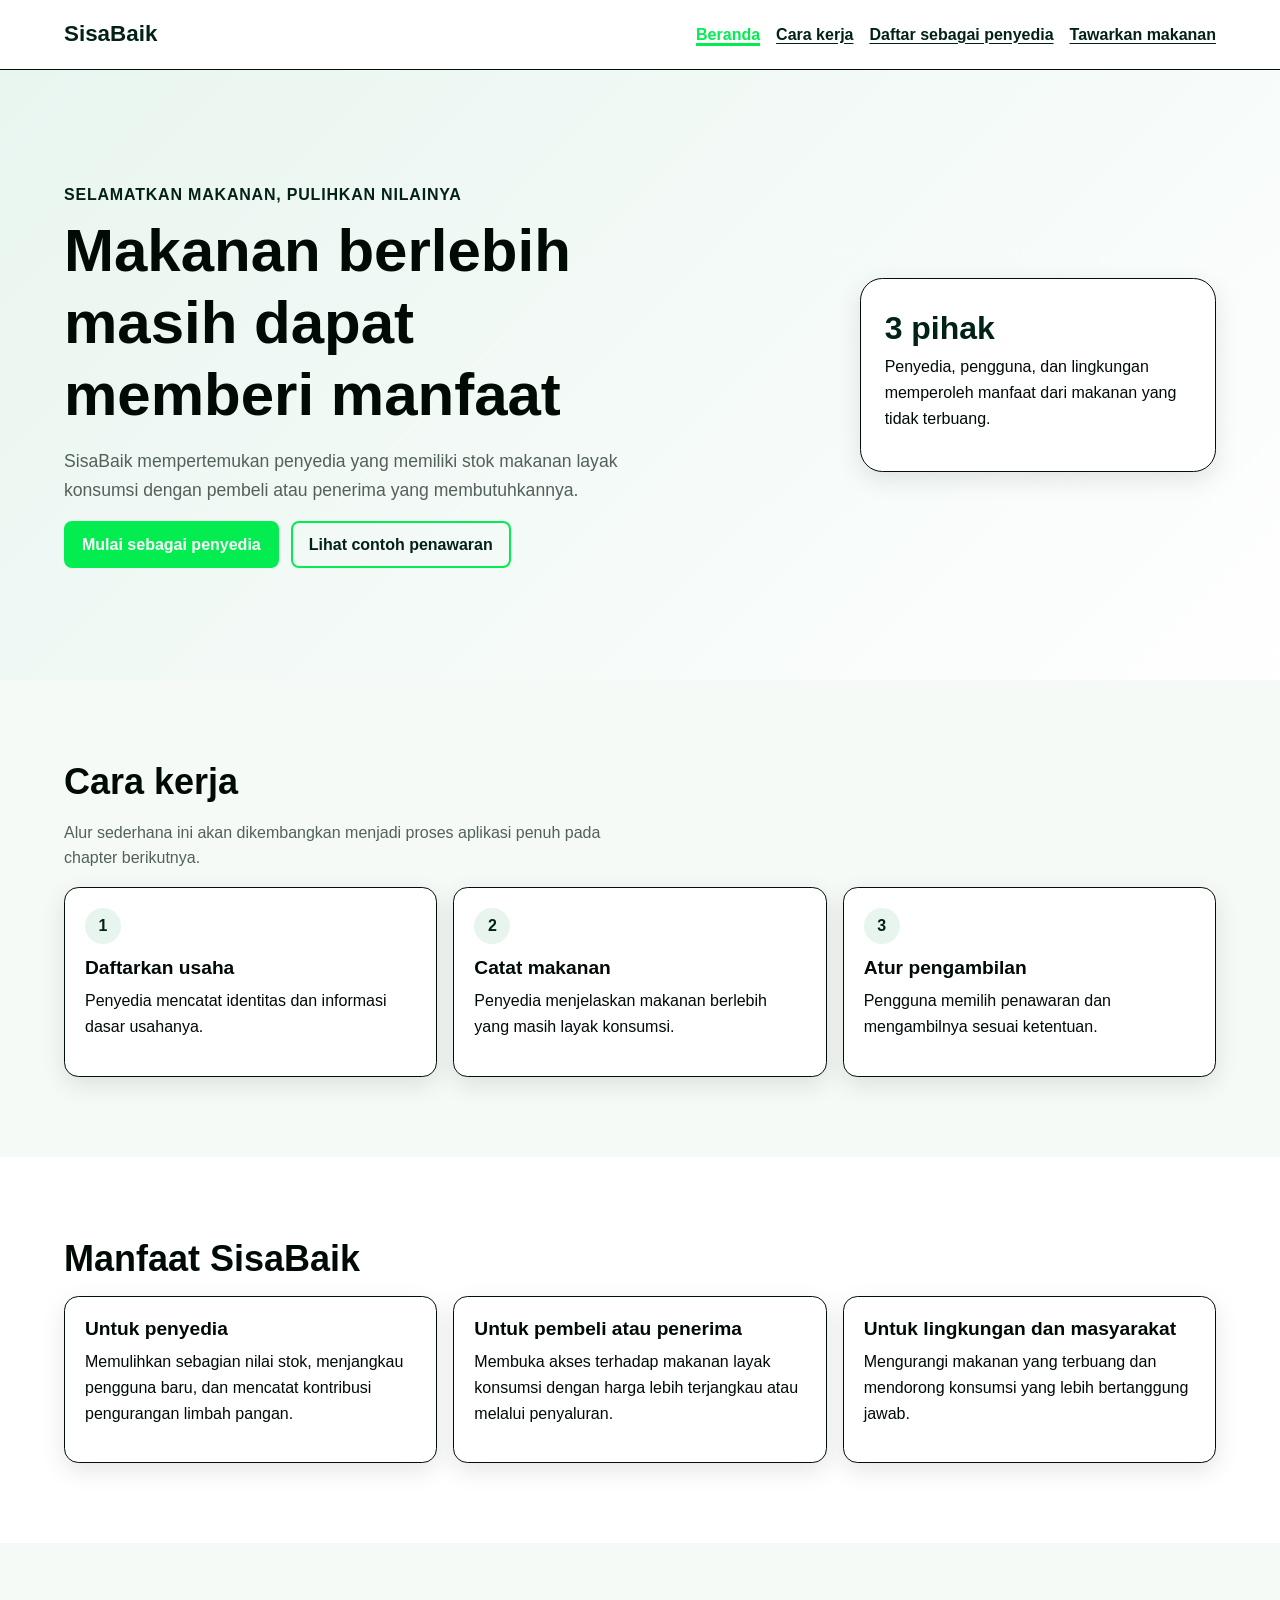
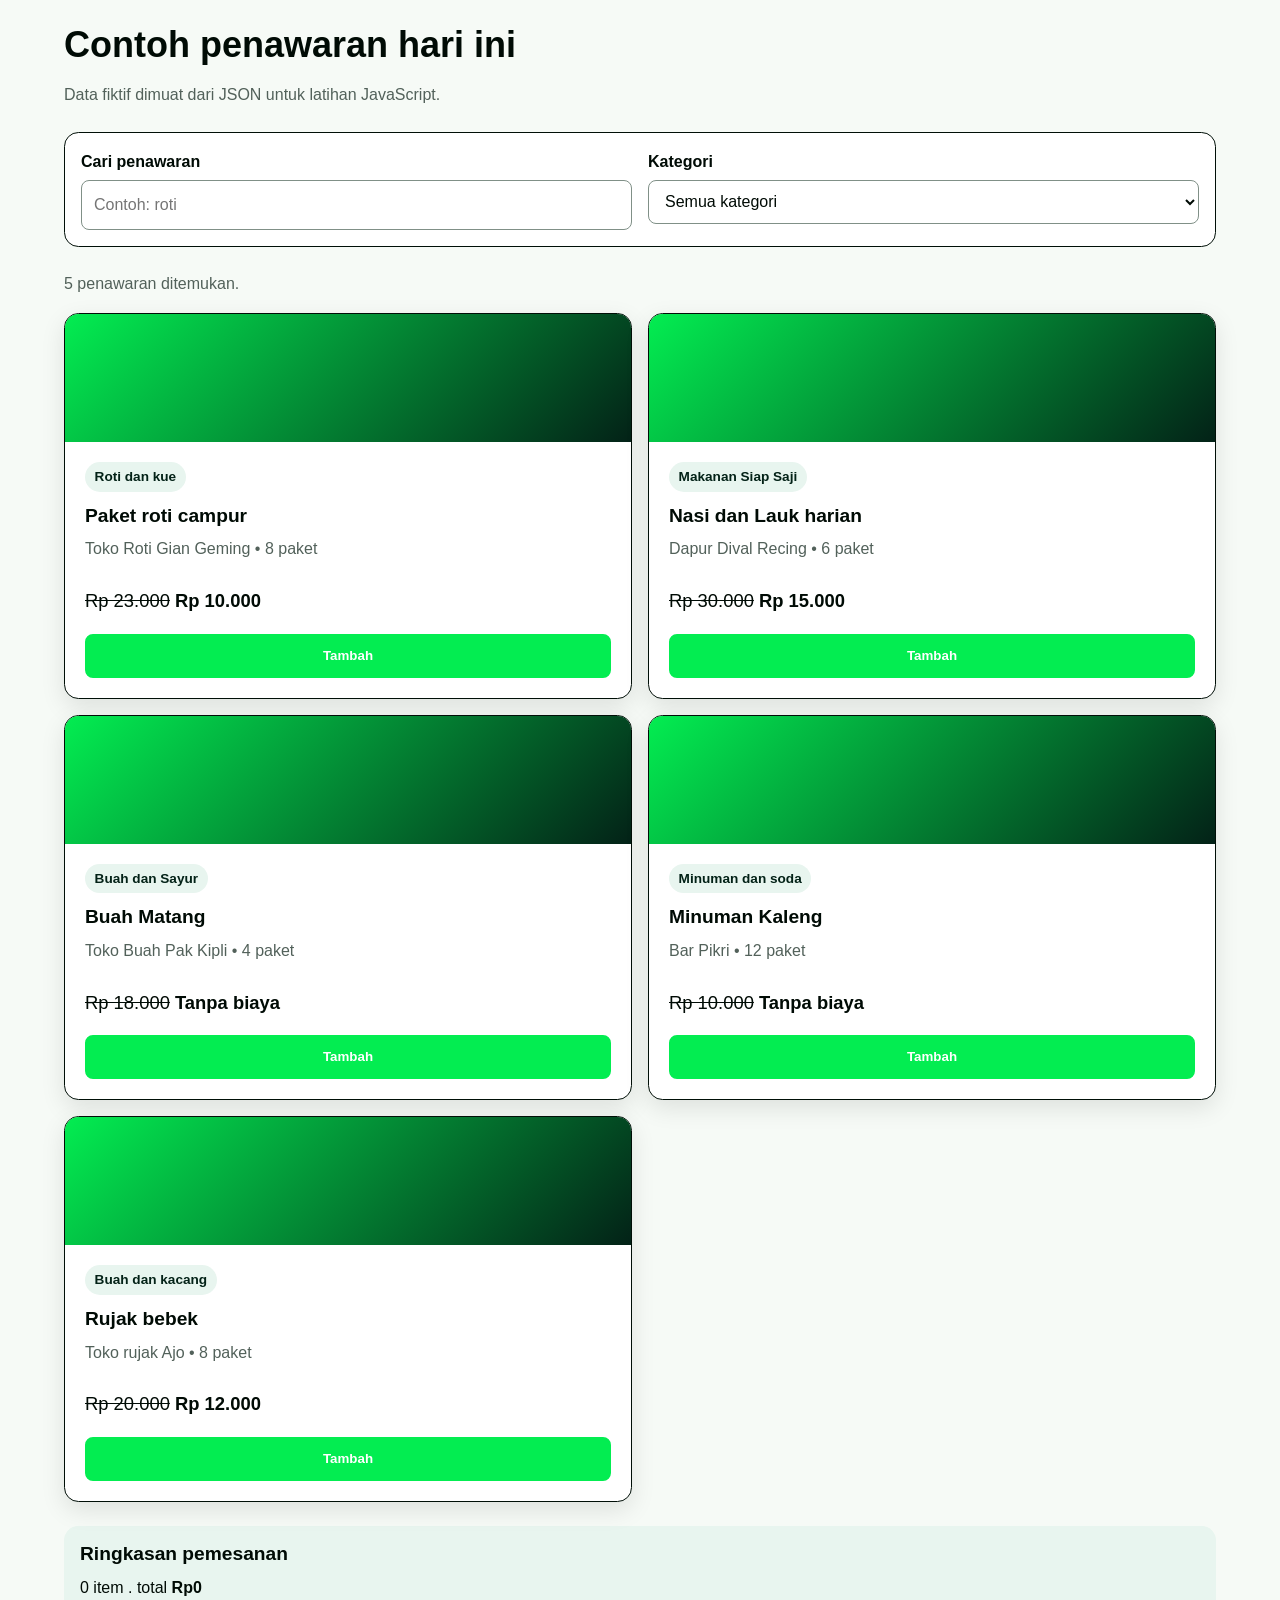
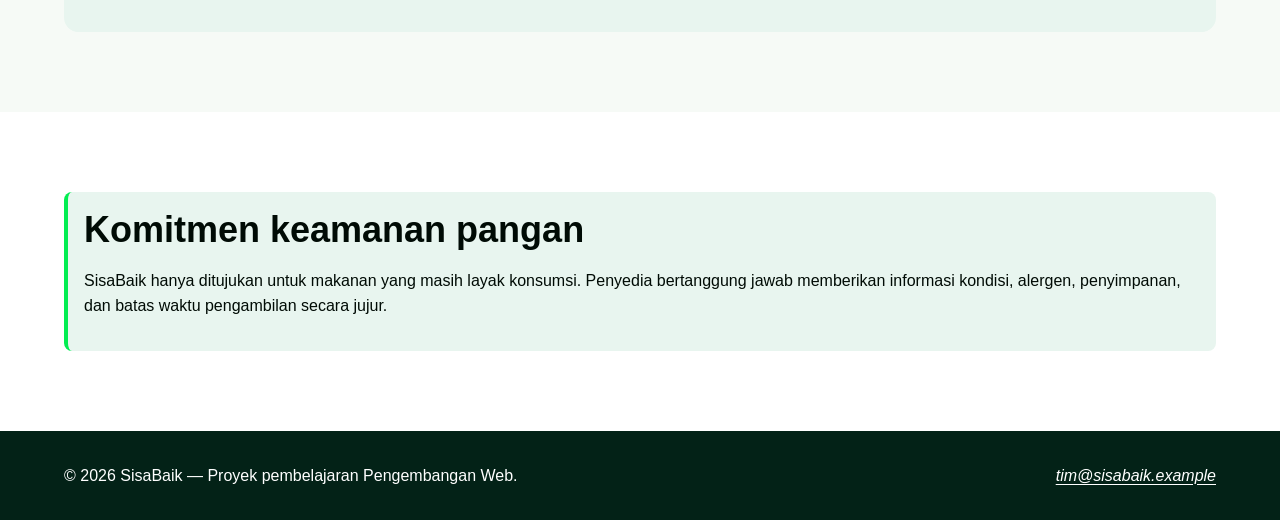
==== commit 7605f1b8: "add update index.html" ====
--- a/index.html
+++ b/index.html
@@ -162,7 +162,7 @@
             <input id="kata-kunci" name="kata-kunci" type="search" placeholder="Contoh: roti">
           </p>
           <p>
-            <label for="kategori">Kategori</label><br>
+            <label for="filter-kategori">Kategori</label><br>
             <select id="filter-kategori" name="kategori">
               <option value="semua">Semua kategori</option>
               <option value="makanan-siap-saji">Makanan Siap saji</option>
@@ -174,7 +174,7 @@
           </p>
           </form>
           <p id="status-katalog" class="status-message" role="status" aria-live="polite">Memuat penawaran...</p>
-          <div class="offer-grid" id="daftar-penawaran">
+          <div class="offer-grid" id="daftar-penawaran"></div>
           <aside class="cart-summary" aria-labelledby="judul-ringkasan">
             <h3 id="judul-ringkasan">Ringkasan pemesanan</h3>
             <p><span id="jumlah-item">0</span> item . total <strong id="total-pesanan">Rp0</strong></p>
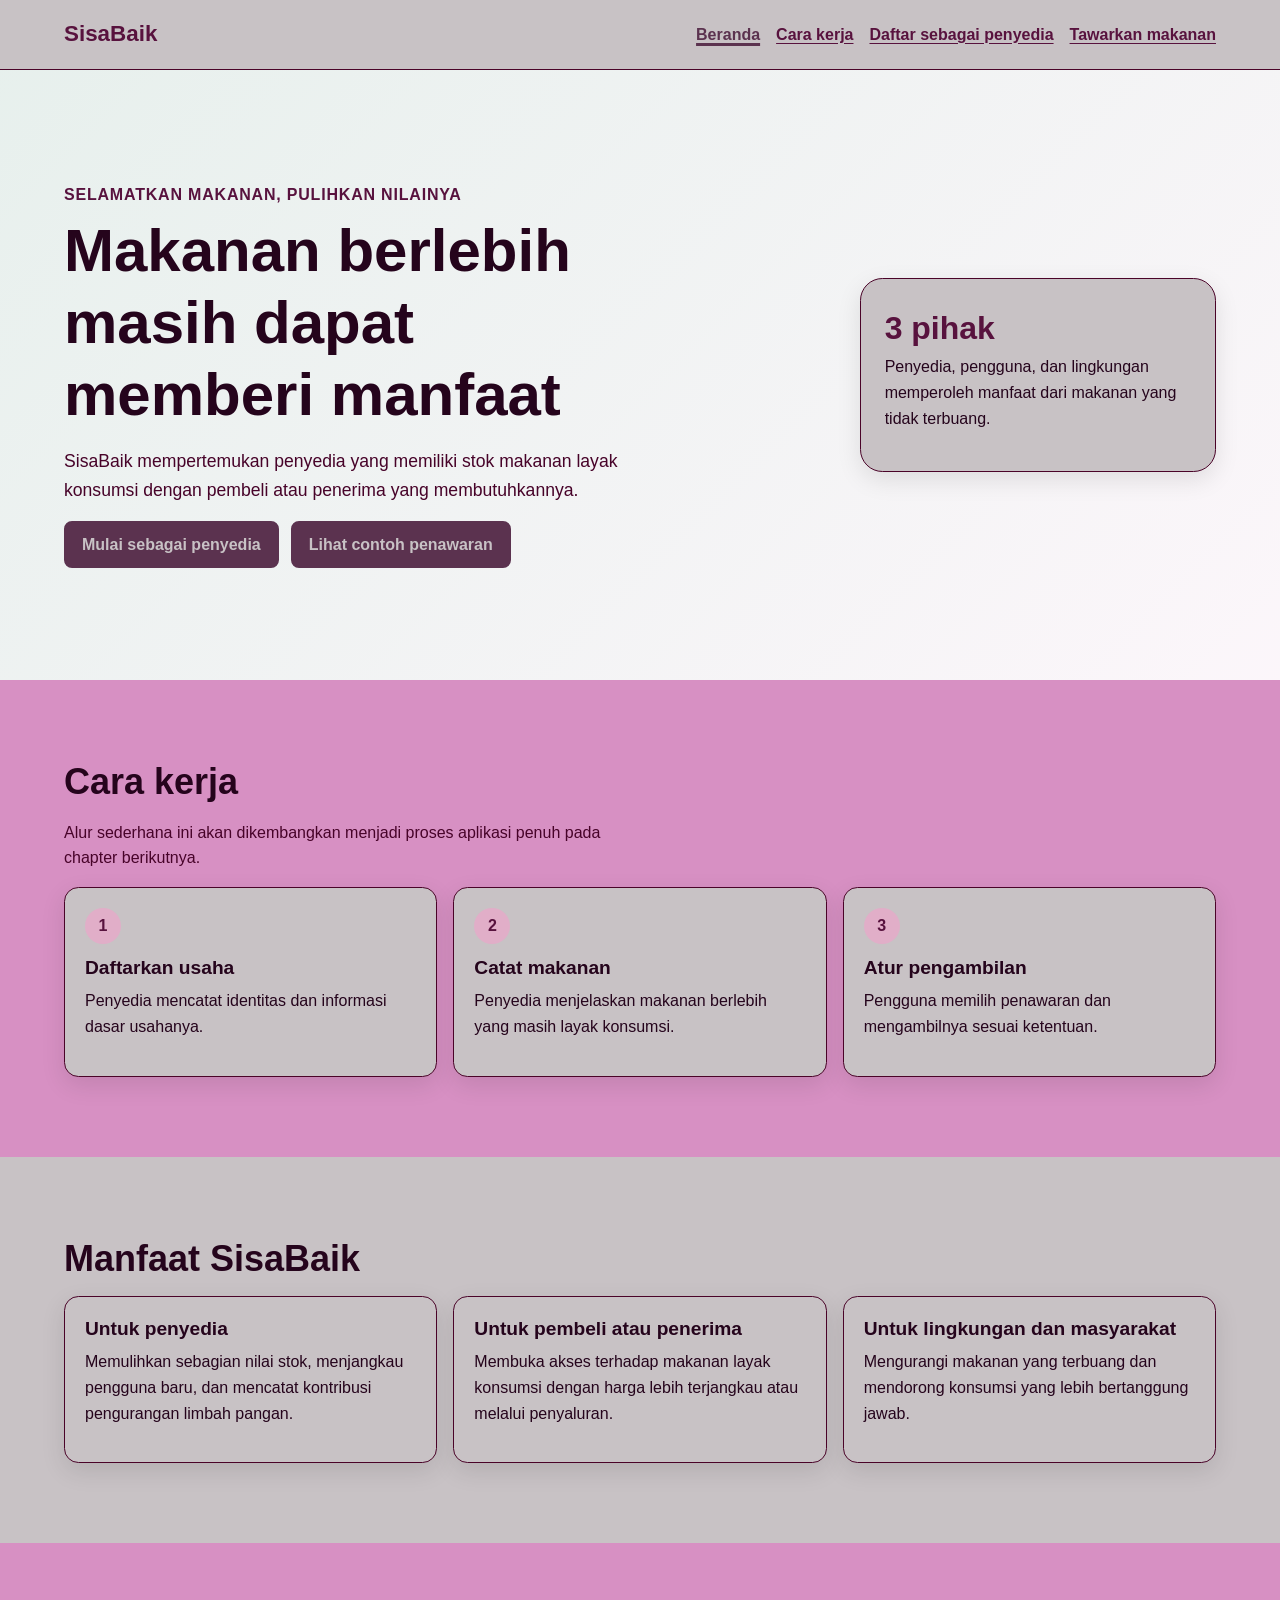
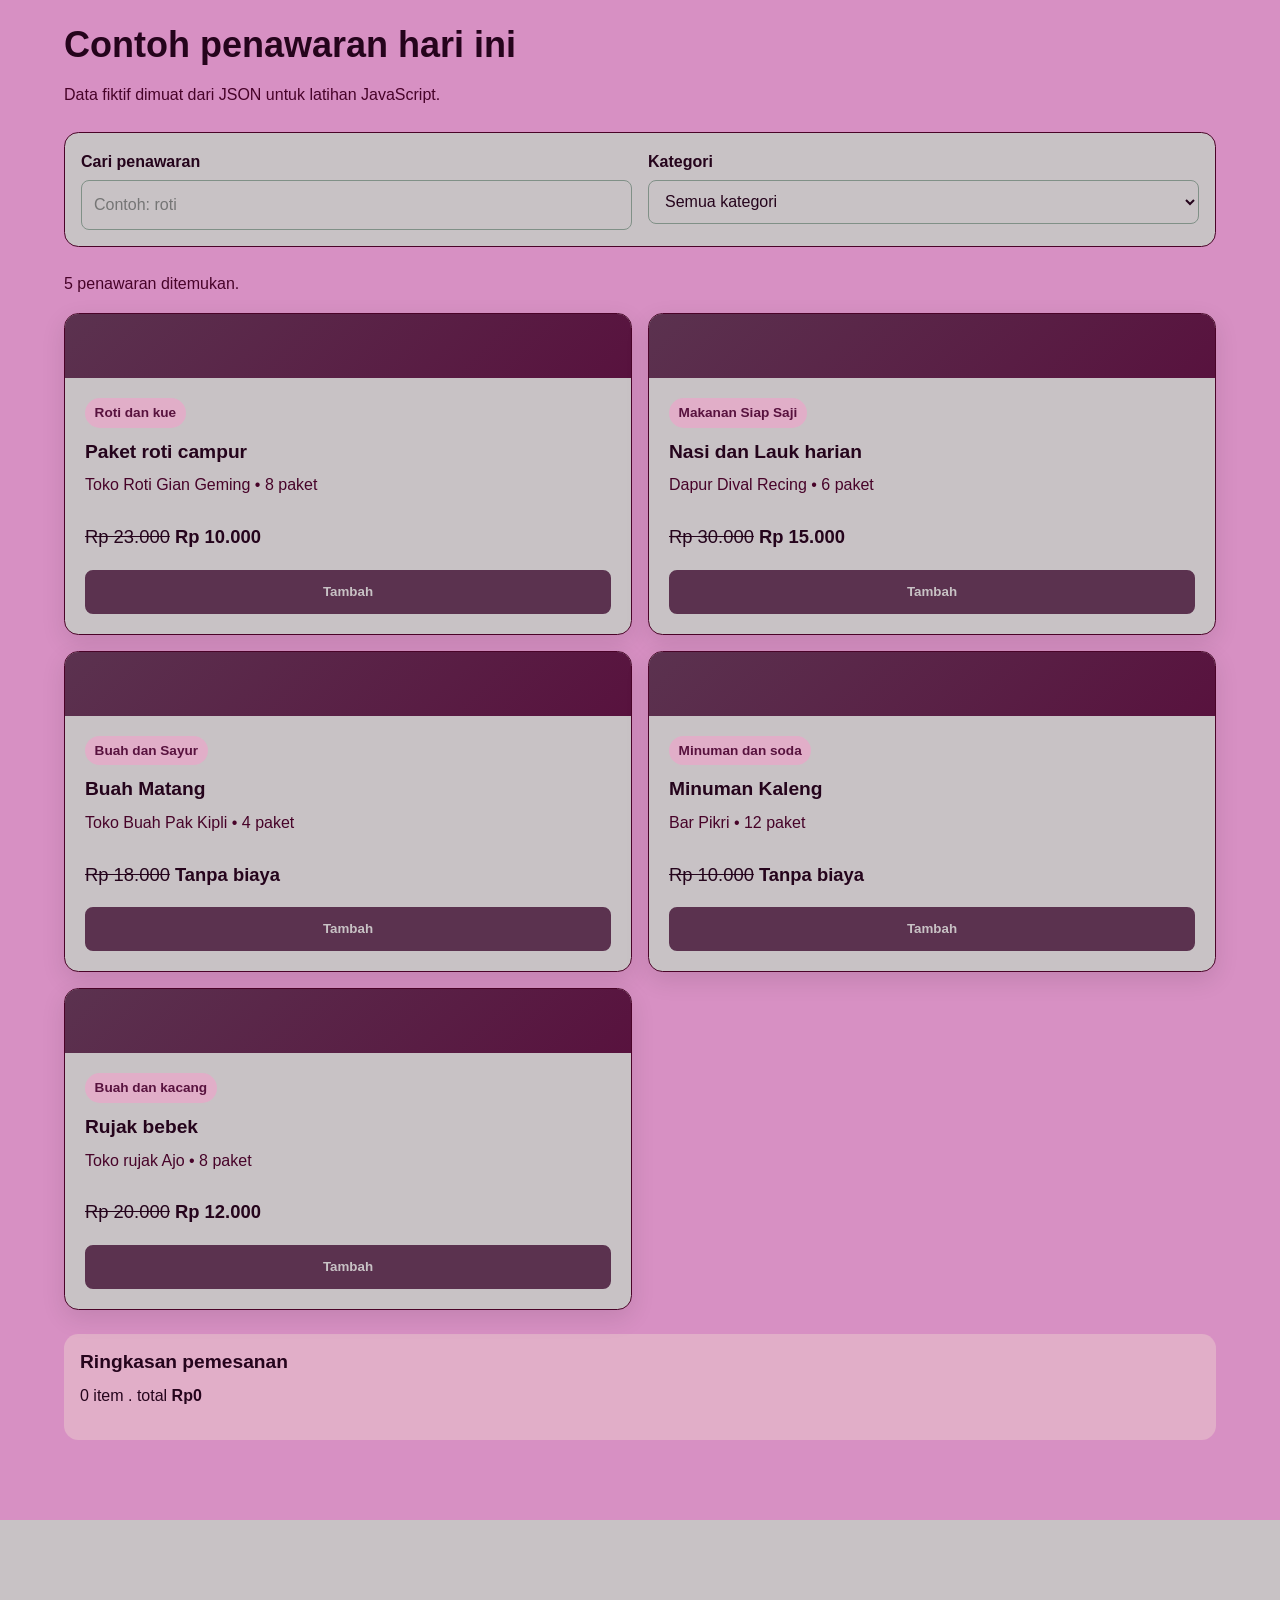
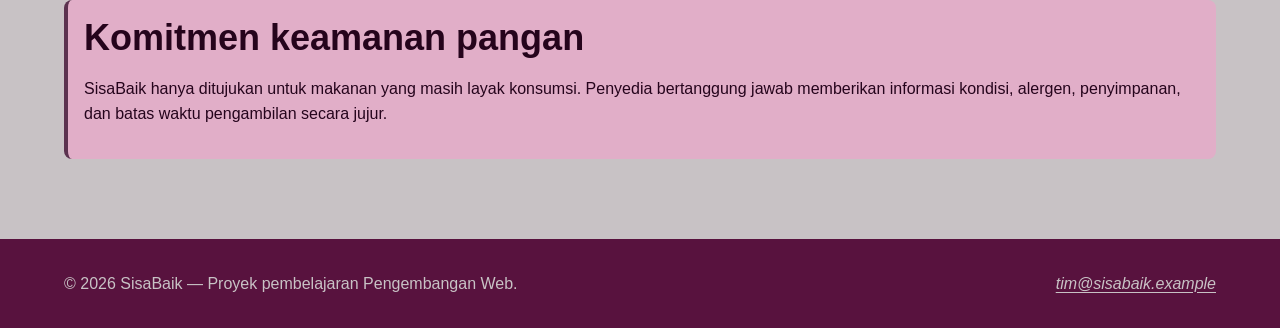
==== commit 7deaea57: "add update styles.css" ====
--- a/index.html
+++ b/index.html
@@ -58,7 +58,7 @@
                 Mulai sebagai penyedia
               </a>
 
-              <a class="button button-secondary" href="#penawaran-contoh">
+              <a class="button" href="#penawaran-contoh">
                 Lihat contoh penawaran
               </a>
             </div>
--- a/styles.css
+++ b/styles.css
@@ -1,14 +1,14 @@
 :root {
-  --color-primary: #03ed51;
-  --color-primary-dark: #032217;
-  --color-primary-soft: #e8f5ef;
-  --color-accent: #f24b4b;
-  --color-text: #000b05;
-  --color-muted: #52615a;
-  --color-surface: #ffffff;
-  --color-background: #f6faf6;
-  --color-border: #000f07;
-  --color-danger: #0eccf1;
+  --color-primary: #5b324f;
+  --color-primary-dark: #58123e;
+  --color-primary-soft: #e1aec8;
+  --color-accent: #886a7b;
+  --color-text: #25041c;
+  --color-muted: #470329;
+  --color-surface: #c8c2c5;
+  --color-background: #d790c3;
+  --color-border: #4a0328;
+  --color-danger: #ebabee;
   --shadow-card: 0 0.5rem 1.5rem rgba(0, 7, 3, 0.1);
   --radius-small: 0.5rem;
   --radius-medium: 0.9rem;
@@ -236,7 +236,7 @@
     box-shadow: var(--shadow-card);
 }
 .offer-card__visual {
-    min-height: 8rem;
+    min-height: 4rem;
     background: linear-gradient(135deg, var(--color-primary), var(--color-primary-dark));
 }
 .offer-card__content {
